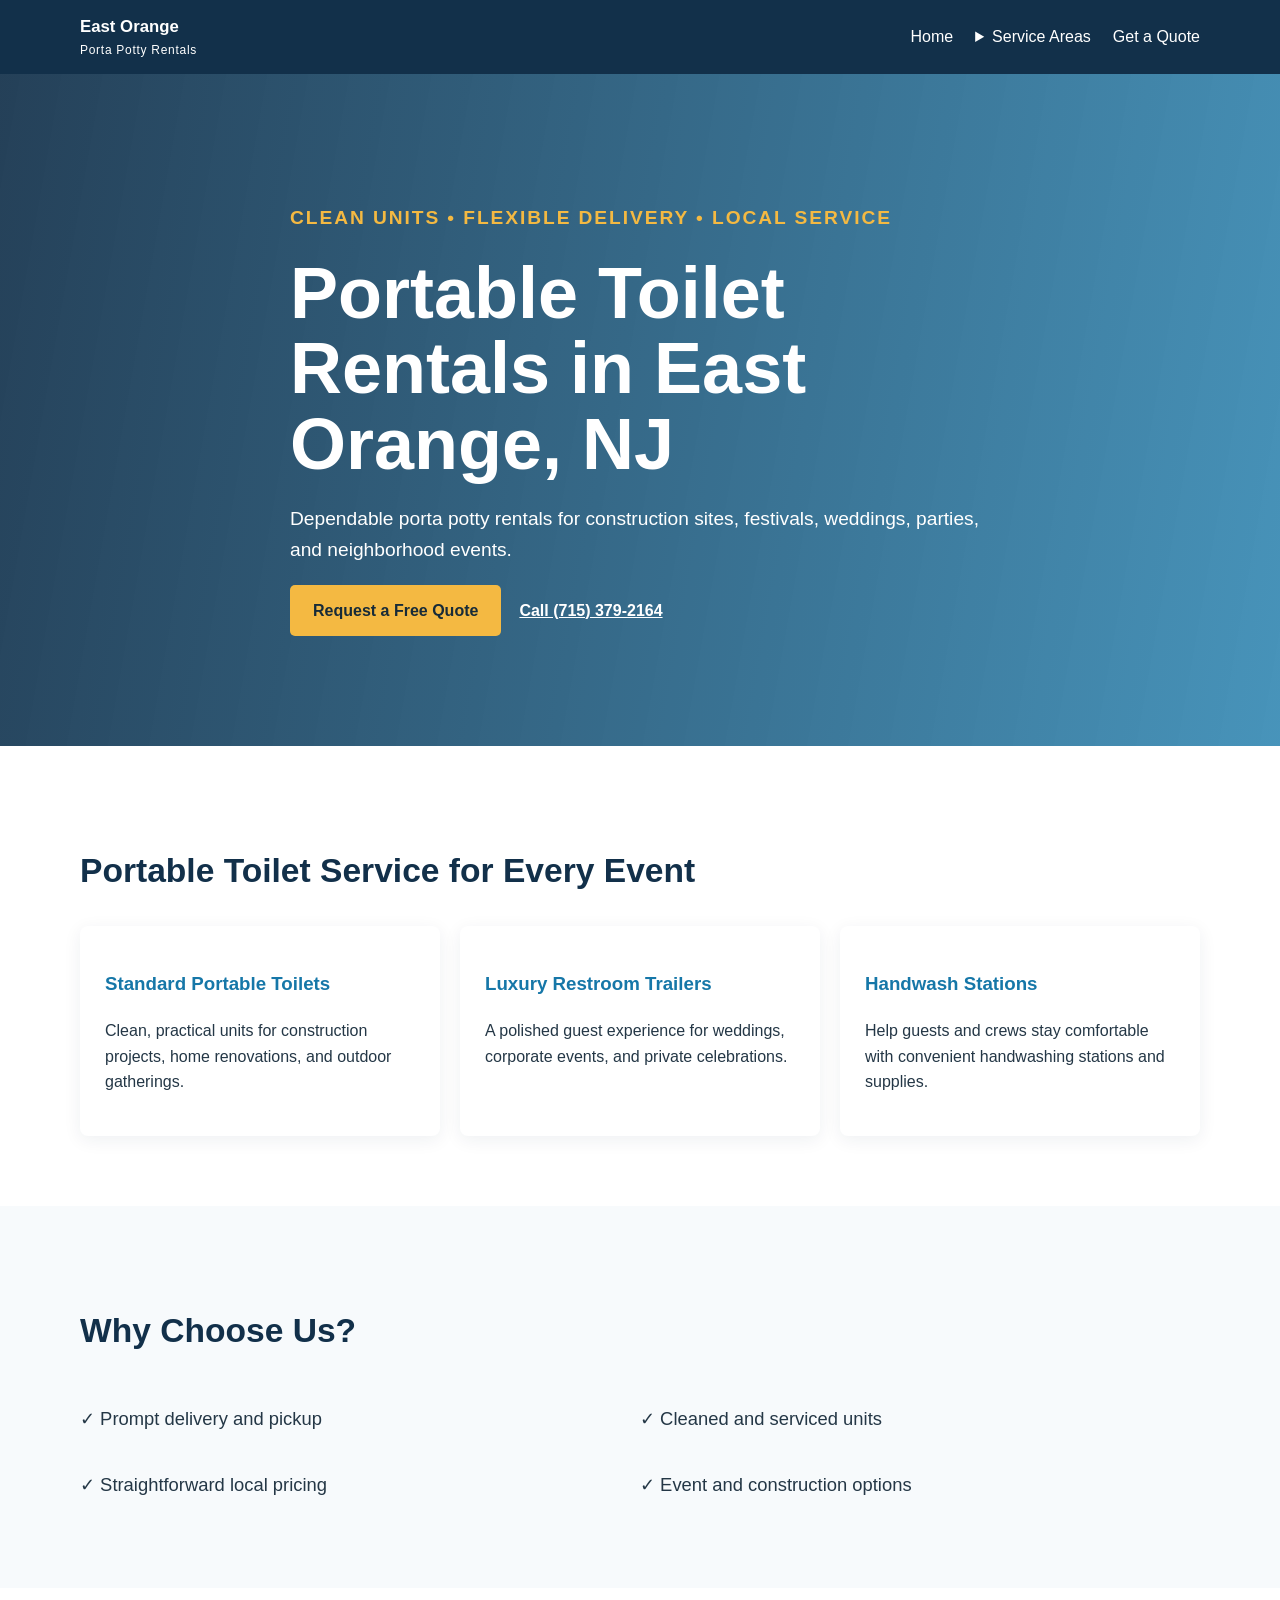
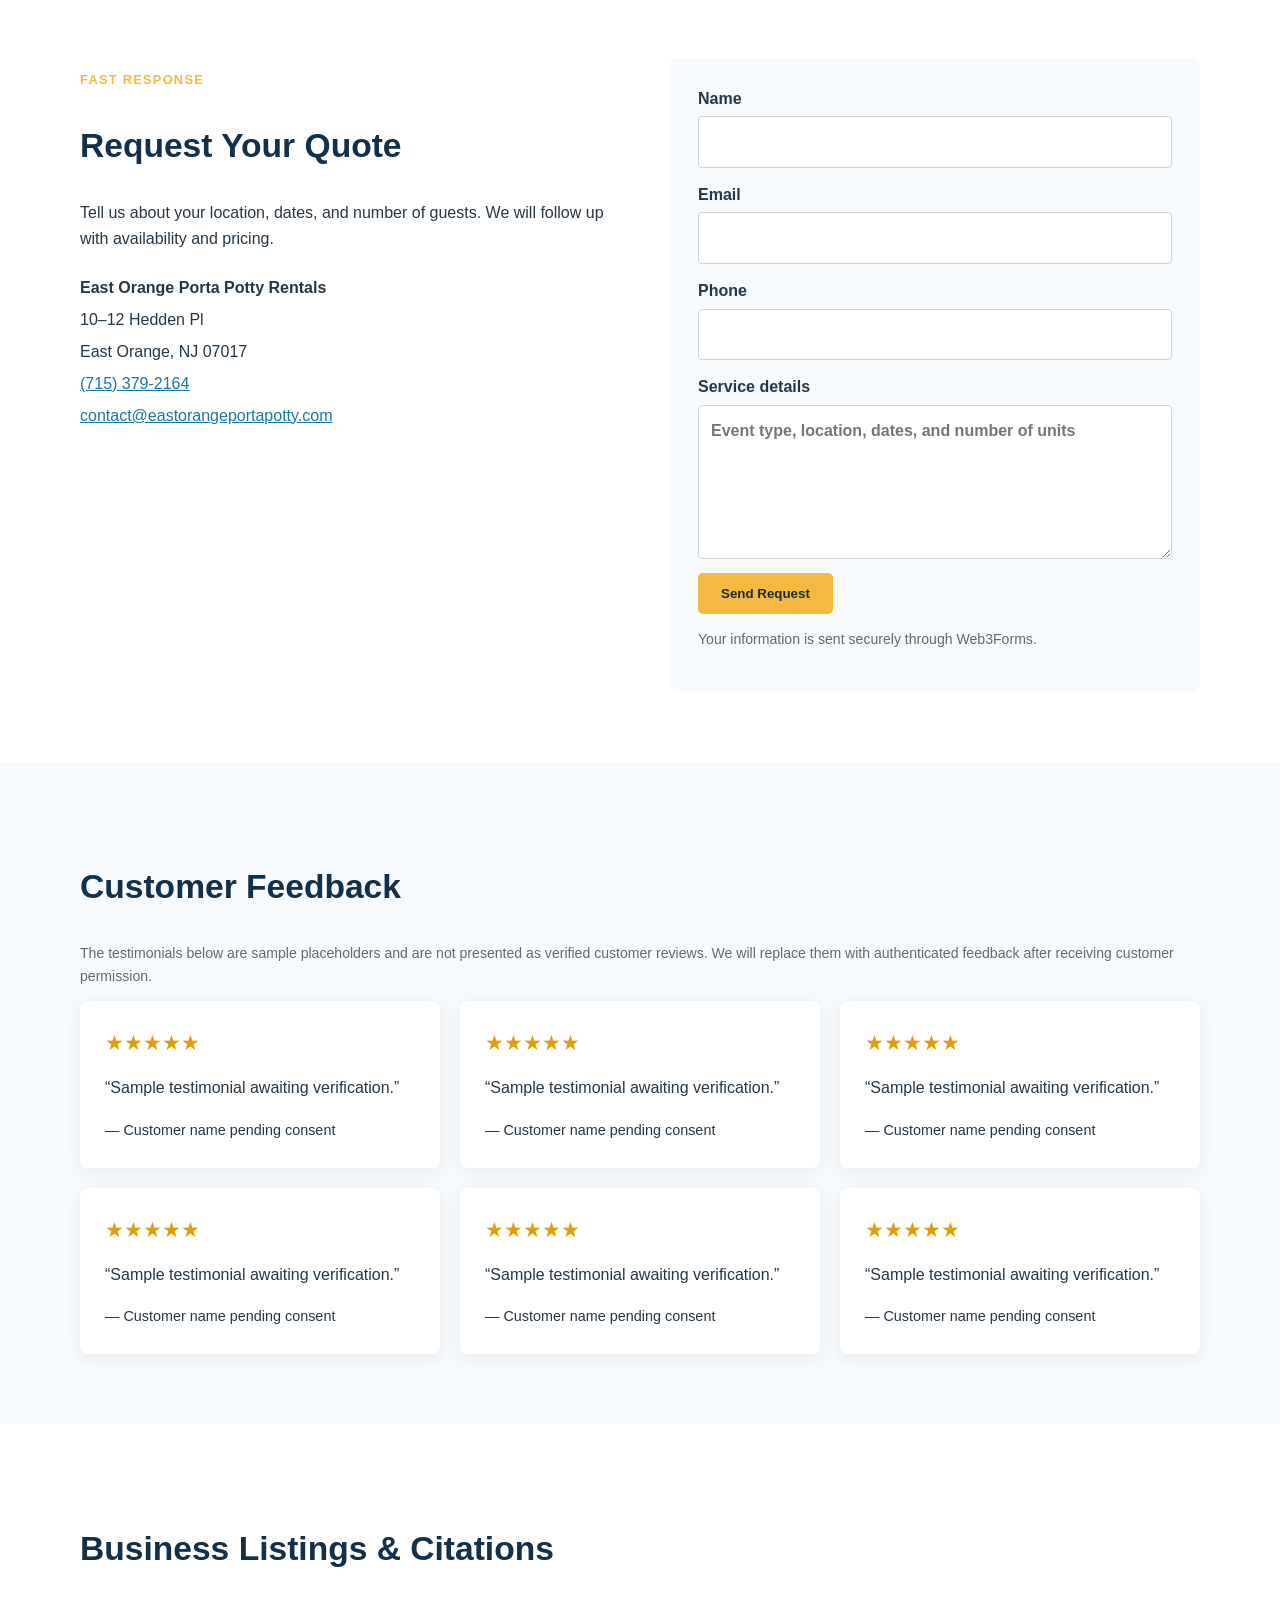
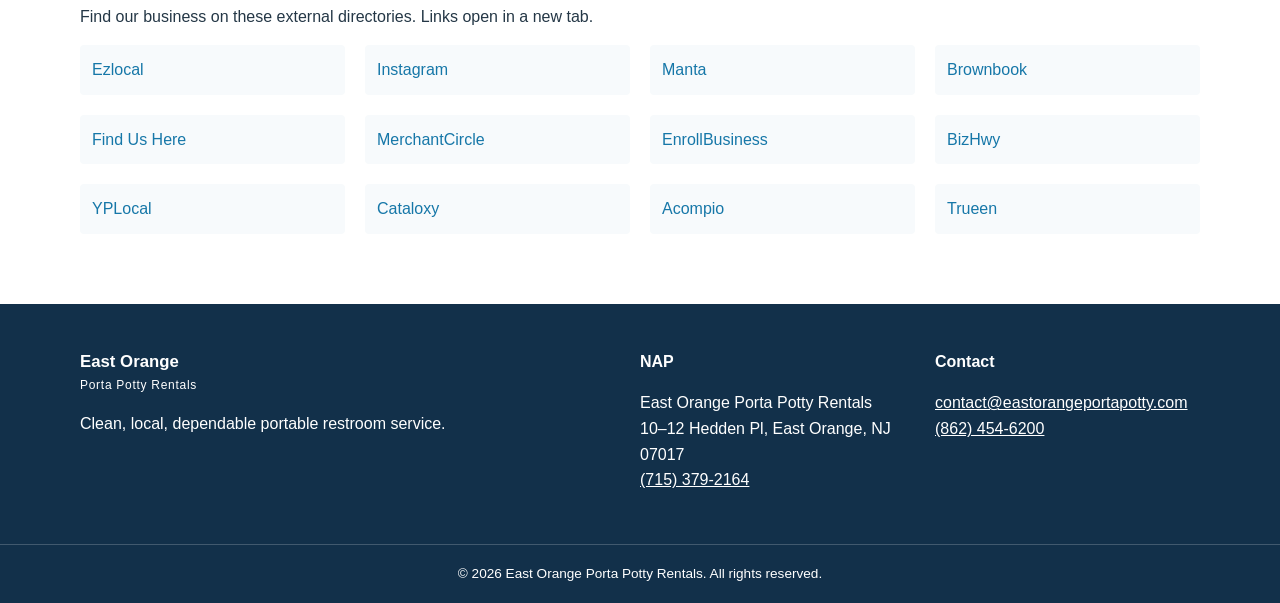
==== index.html @ 04c484cb "Build service-area landing pages, quote form, citations, NAP footer, and review section" ====
<!doctype html>
<html lang="en">
<head>
  <meta charset="utf-8"><meta name="viewport" content="width=device-width, initial-scale=1">
  <title>East Orange Porta Potty Rentals | Clean, Local, Dependable</title>
  <meta name="description" content="Reliable portable toilet rentals in East Orange, NJ and nearby communities. Call (715) 379-2164 for a fast quote.">
  <link rel="stylesheet" href="styles.css">
</head>
<body>
<header class="site-header"><div class="container nav-wrap"><a class="brand" href="index.html">East Orange <span>Porta Potty Rentals</span></a><button class="menu-toggle" aria-label="Open menu">☰</button><nav><a href="index.html">Home</a><details><summary>Service Areas</summary><div class="dropdown"><a href="service-areas/east-orange.html">East Orange</a><a href="service-areas/newark.html">Newark</a><a href="service-areas/orange.html">Orange</a><a href="service-areas/west-orange.html">West Orange</a><a href="service-areas/irvington.html">Irvington</a><a href="service-areas/montclair.html">Montclair</a><a href="service-areas/bloomfield.html">Bloomfield</a><a href="service-areas/belleville.html">Belleville</a><a href="service-areas/maplewood.html">Maplewood</a><a href="service-areas/south-orange.html">South Orange</a></div></details><a href="#quote">Get a Quote</a></nav></div></header>
<main>
<section class="hero"><div class="container hero-content"><p class="eyebrow">Clean units • Flexible delivery • Local service</p><h1>Portable Toilet Rentals in East Orange, NJ</h1><p>Dependable porta potty rentals for construction sites, festivals, weddings, parties, and neighborhood events.</p><a class="button" href="#quote">Request a Free Quote</a><a class="phone" href="tel:+17153792164">Call (715) 379-2164</a></div></section>
<section class="section"><div class="container"><h2>Portable Toilet Service for Every Event</h2><div class="cards"><article><h3>Standard Portable Toilets</h3><p>Clean, practical units for construction projects, home renovations, and outdoor gatherings.</p></article><article><h3>Luxury Restroom Trailers</h3><p>A polished guest experience for weddings, corporate events, and private celebrations.</p></article><article><h3>Handwash Stations</h3><p>Help guests and crews stay comfortable with convenient handwashing stations and supplies.</p></article></div></div></section>
<section class="section soft"><div class="container"><h2>Why Choose Us?</h2><div class="checks"><p>✓ Prompt delivery and pickup</p><p>✓ Cleaned and serviced units</p><p>✓ Straightforward local pricing</p><p>✓ Event and construction options</p></div></div></section>
<section id="quote" class="section"><div class="container form-grid"><div><p class="eyebrow">Fast response</p><h2>Request Your Quote</h2><p>Tell us about your location, dates, and number of guests. We will follow up with availability and pricing.</p><address><strong>East Orange Porta Potty Rentals</strong><br>10–12 Hedden Pl<br>East Orange, NJ 07017<br><a href="tel:+17153792164">(715) 379-2164</a><br><a href="mailto:contact@eastorangeportapotty.com">contact@eastorangeportapotty.com</a></address></div><form action="https://api.web3forms.com/submit" method="POST"><input type="hidden" name="access_key" value="57afe272-0060-431d-bd75-d9044f149478"><input type="hidden" name="subject" value="New porta potty rental quote request"><input type="hidden" name="from_name" value="East Orange Porta Potty Rentals"><input type="checkbox" name="botcheck" class="hidden" tabindex="-1" autocomplete="off"><label>Name<input required name="name" type="text"></label><label>Email<input required name="email" type="email"></label><label>Phone<input required name="phone" type="tel"></label><label>Service details<textarea required name="message" rows="5" placeholder="Event type, location, dates, and number of units"></textarea></label><button class="button" type="submit">Send Request</button><p class="form-note">Your information is sent securely through Web3Forms.</p></form></div></section>
<section class="section soft"><div class="container"><h2>Customer Feedback</h2><p class="notice">The testimonials below are sample placeholders and are not presented as verified customer reviews. We will replace them with authenticated feedback after receiving customer permission.</p><div class="reviews"><blockquote><span>★★★★★</span><p>“Sample testimonial awaiting verification.”</p><cite>— Customer name pending consent</cite></blockquote><blockquote><span>★★★★★</span><p>“Sample testimonial awaiting verification.”</p><cite>— Customer name pending consent</cite></blockquote><blockquote><span>★★★★★</span><p>“Sample testimonial awaiting verification.”</p><cite>— Customer name pending consent</cite></blockquote><blockquote><span>★★★★★</span><p>“Sample testimonial awaiting verification.”</p><cite>— Customer name pending consent</cite></blockquote><blockquote><span>★★★★★</span><p>“Sample testimonial awaiting verification.”</p><cite>— Customer name pending consent</cite></blockquote><blockquote><span>★★★★★</span><p>“Sample testimonial awaiting verification.”</p><cite>— Customer name pending consent</cite></blockquote></div></div></section>
<section class="section citations"><div class="container"><h2>Business Listings & Citations</h2><p>Find our business on these external directories. Links open in a new tab.</p><div class="link-grid"><a target="_blank" rel="noopener" href="https://ezlocal.com/nj/east-orange/waste-management-service/0919807495">Ezlocal</a><a target="_blank" rel="noopener" href="https://www.instagram.com/eastorangeportapotty/">Instagram</a><a target="_blank" rel="noopener" href="https://www.manta.com/c/m1h7hpz/east-orange-porta-potty-rentals">Manta</a><a target="_blank" rel="noopener" href="https://www.brownbook.net/business/55408043/east-orange-porta-potty-rentals">Brownbook</a><a target="_blank" rel="noopener" href="https://www.find-us-here.com/businesses/East-Orange-Porta-Potty-Rentals-East-Orange-New-Jersey-USA/34583892/">Find Us Here</a><a target="_blank" rel="noopener" href="https://www.merchantcircle.com/east-orange-porta-potty-rentals-east-orange-nj">MerchantCircle</a><a target="_blank" rel="noopener" href="https://us.enrollbusiness.com/BusinessProfile/7921388/East%20Orange%20Porta%20Potty%20Rentals">EnrollBusiness</a><a target="_blank" rel="noopener" href="https://new-jersey.bizhwy.com/east-orange-porta-potty-rentals-id31616.php">BizHwy</a><a target="_blank" rel="noopener" href="https://www.yplocal.com/east-orange-nj/business-professional-services/east-orange-porta-potty-rentals">YPLocal</a><a target="_blank" rel="noopener" href="https://nj-state.cataloxy.us/firms/nj-east-orange/www.eastorangeportapotty.com.htm">Cataloxy</a><a target="_blank" rel="noopener" href="https://www.acompio.us/East-Orange-Porta-Potty-Rentals-47802569.html">Acompio</a><a target="_blank" rel="noopener" href="https://trueen.com/business/listing/east-orange-porta-potty-rentals/784544">Trueen</a></div></div></section>
</main><footer><div class="container footer-grid"><div><a class="brand" href="index.html">East Orange <span>Porta Potty Rentals</span></a><p>Clean, local, dependable portable restroom service.</p></div><div><strong>NAP</strong><p>East Orange Porta Potty Rentals<br>10–12 Hedden Pl, East Orange, NJ 07017<br><a href="tel:+17153792164">(715) 379-2164</a></p></div><div><strong>Contact</strong><p><a href="mailto:contact@eastorangeportapotty.com">contact@eastorangeportapotty.com</a><br><a href="tel:+18624546200">(862) 454-6200</a></p></div></div><div class="copyright">© 2026 East Orange Porta Potty Rentals. All rights reserved.</div></footer><script src="script.js"></script></body></html>
---- styles.css ----
:root{--navy:#12304a;--blue:#1677a8;--gold:#f4b942;--cream:#f7fafc;--text:#243746}*{box-sizing:border-box}body{margin:0;color:var(--text);font:16px/1.6 Arial,sans-serif}a{color:var(--blue)}.container{width:min(1120px,92%);margin:auto}.site-header{background:var(--navy);color:#fff;position:sticky;top:0;z-index:10}.nav-wrap{min-height:74px;display:flex;align-items:center;justify-content:space-between;gap:20px}.brand{color:#fff;text-decoration:none;font-weight:800;font-size:1.05rem}.brand span{display:block;font-weight:400;font-size:.75rem;letter-spacing:.06em}.site-header nav{display:flex;align-items:center;gap:22px}.site-header nav a,.site-header summary{color:#fff;text-decoration:none;cursor:pointer}.site-header details{position:relative}.dropdown{position:absolute;top:28px;right:0;background:#fff;min-width:210px;padding:10px;box-shadow:0 8px 25px #0003}.dropdown a{display:block!important;color:var(--navy)!important;padding:5px}.menu-toggle{display:none;background:none;border:0;color:#fff;font-size:1.6rem}.hero{background:linear-gradient(100deg,#12304aeb,#1677a8c9),url('https://images.unsplash.com/photo-1504851149312-7a075b496cc7?auto=format&fit=crop&w=1600&q=80') center/cover;color:#fff;padding:110px 0}.hero-content{max-width:700px}.eyebrow{color:var(--gold);text-transform:uppercase;font-weight:bold;letter-spacing:.1em;font-size:.8rem}.hero h1{font-size:clamp(2.2rem,6vw,4.5rem);line-height:1.05;margin:.3em 0}.hero p{font-size:1.2rem}.button{display:inline-block;border:0;background:var(--gold);color:#172b38;padding:13px 23px;border-radius:5px;font-weight:bold;text-decoration:none;cursor:pointer}.phone{color:#fff;font-weight:bold;margin-left:18px}.section{padding:70px 0}.soft{background:var(--cream)}h2{font-size:2.1rem;color:var(--navy)}.cards,.reviews,.link-grid{display:grid;grid-template-columns:repeat(3,1fr);gap:20px}.cards article,blockquote{background:#fff;border-radius:8px;padding:25px;box-shadow:0 4px 18px #12304a12}.cards h3{color:var(--blue)}.checks{display:grid;grid-template-columns:repeat(2,1fr);font-size:1.15rem}.form-grid{display:grid;grid-template-columns:1fr 1fr;gap:60px}address{font-style:normal;line-height:2;margin-top:20px}form{background:var(--cream);padding:28px;border-radius:8px}label{display:block;font-weight:bold;margin-bottom:14px}input,textarea{display:block;width:100%;padding:12px;border:1px solid #ccd6dc;border-radius:4px;margin-top:5px;font:inherit}.hidden{display:none}.form-note,.notice{font-size:.88rem;color:#5c6b74}.reviews blockquote{margin:0}.reviews span{color:#e29c08;font-size:1.3rem}.reviews cite{font-size:.9rem;font-style:normal}.link-grid{grid-template-columns:repeat(4,1fr)}.link-grid a{padding:12px;background:var(--cream);border-radius:4px;text-decoration:none}footer{background:var(--navy);color:#fff;padding:45px 0 0}footer a{color:#fff}.footer-grid{display:grid;grid-template-columns:2fr 1fr 1fr;gap:30px}.copyright{border-top:1px solid #ffffff33;text-align:center;padding:18px;margin-top:35px;font-size:.85rem}@media(max-width:760px){.menu-toggle{display:block}.site-header nav{display:none;position:absolute;top:74px;left:0;right:0;background:var(--navy);padding:20px;flex-direction:column;align-items:flex-start}.site-header nav.open{display:flex}.dropdown{position:static}.cards,.reviews,.form-grid,.footer-grid{grid-template-columns:1fr}.checks{grid-template-columns:1fr}.link-grid{grid-template-columns:repeat(2,1fr)}.hero{padding:75px 0}.phone{display:block;margin:18px 0 0}}
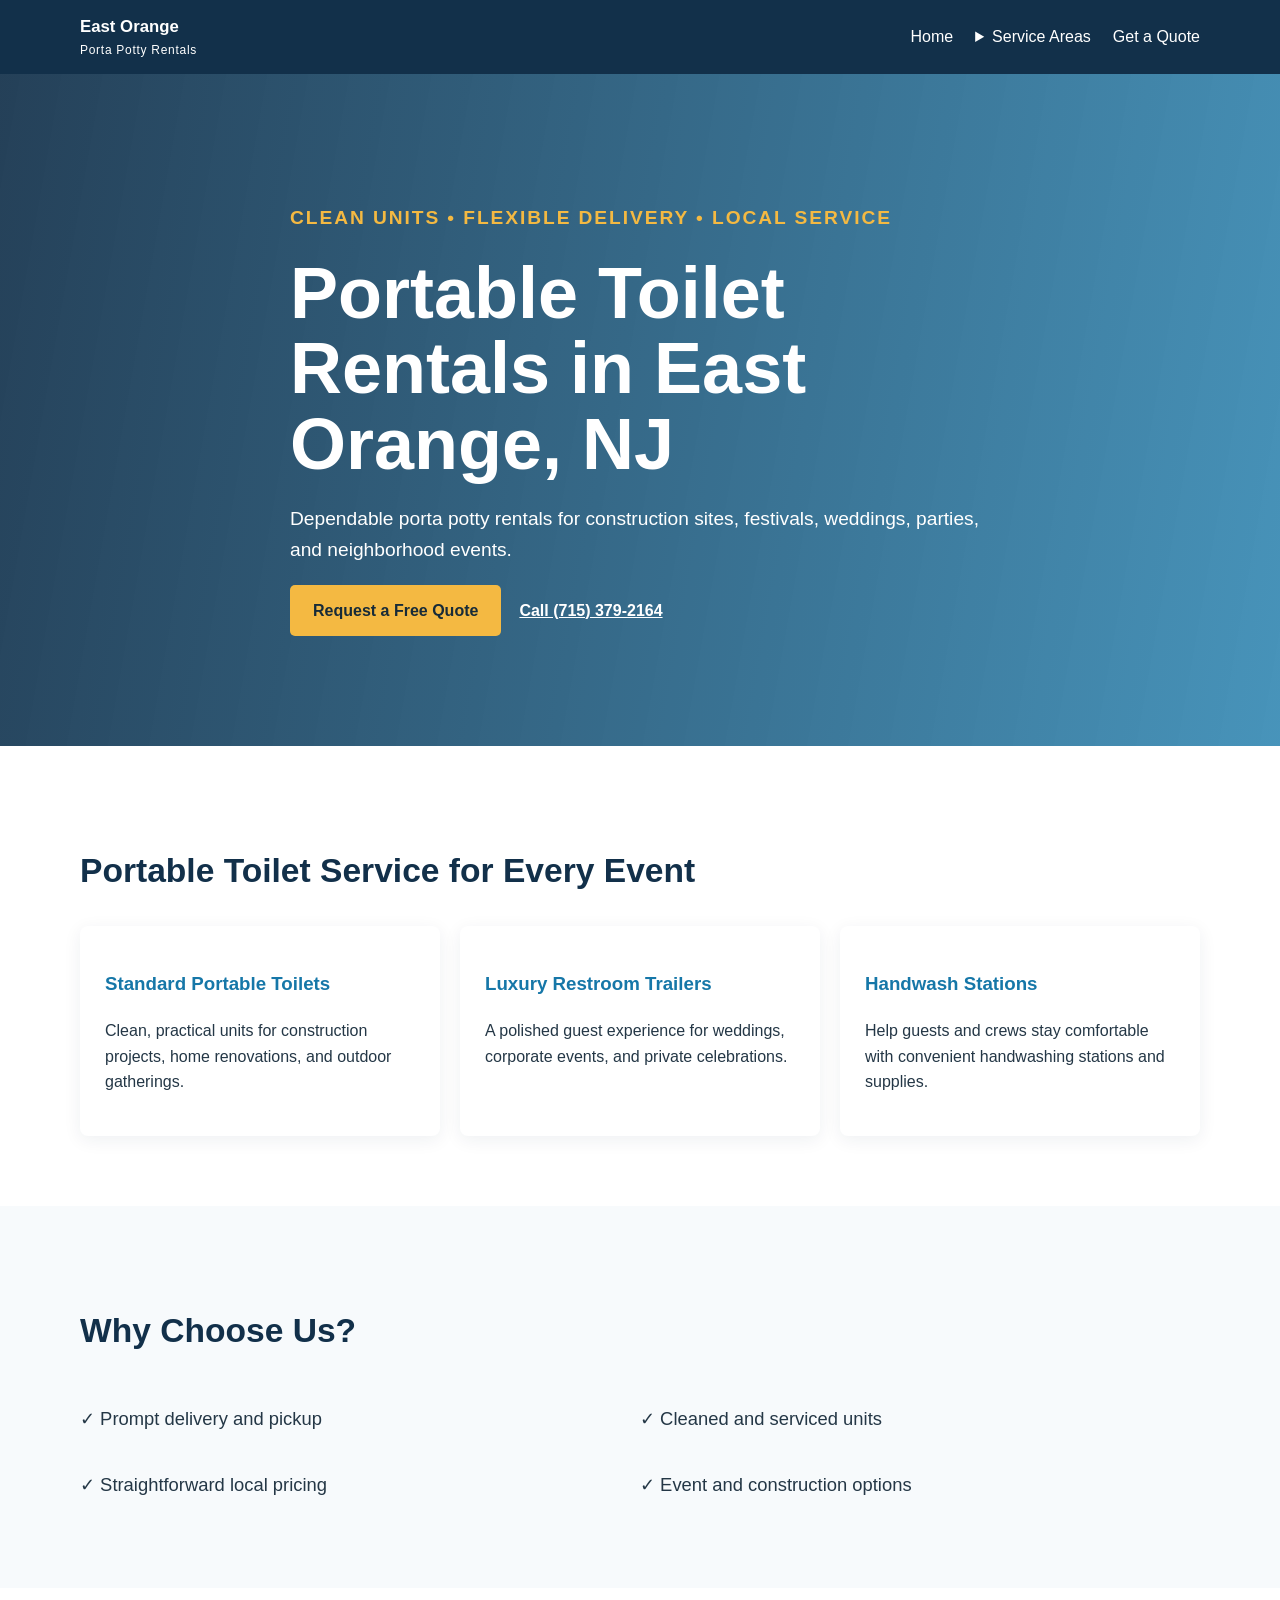
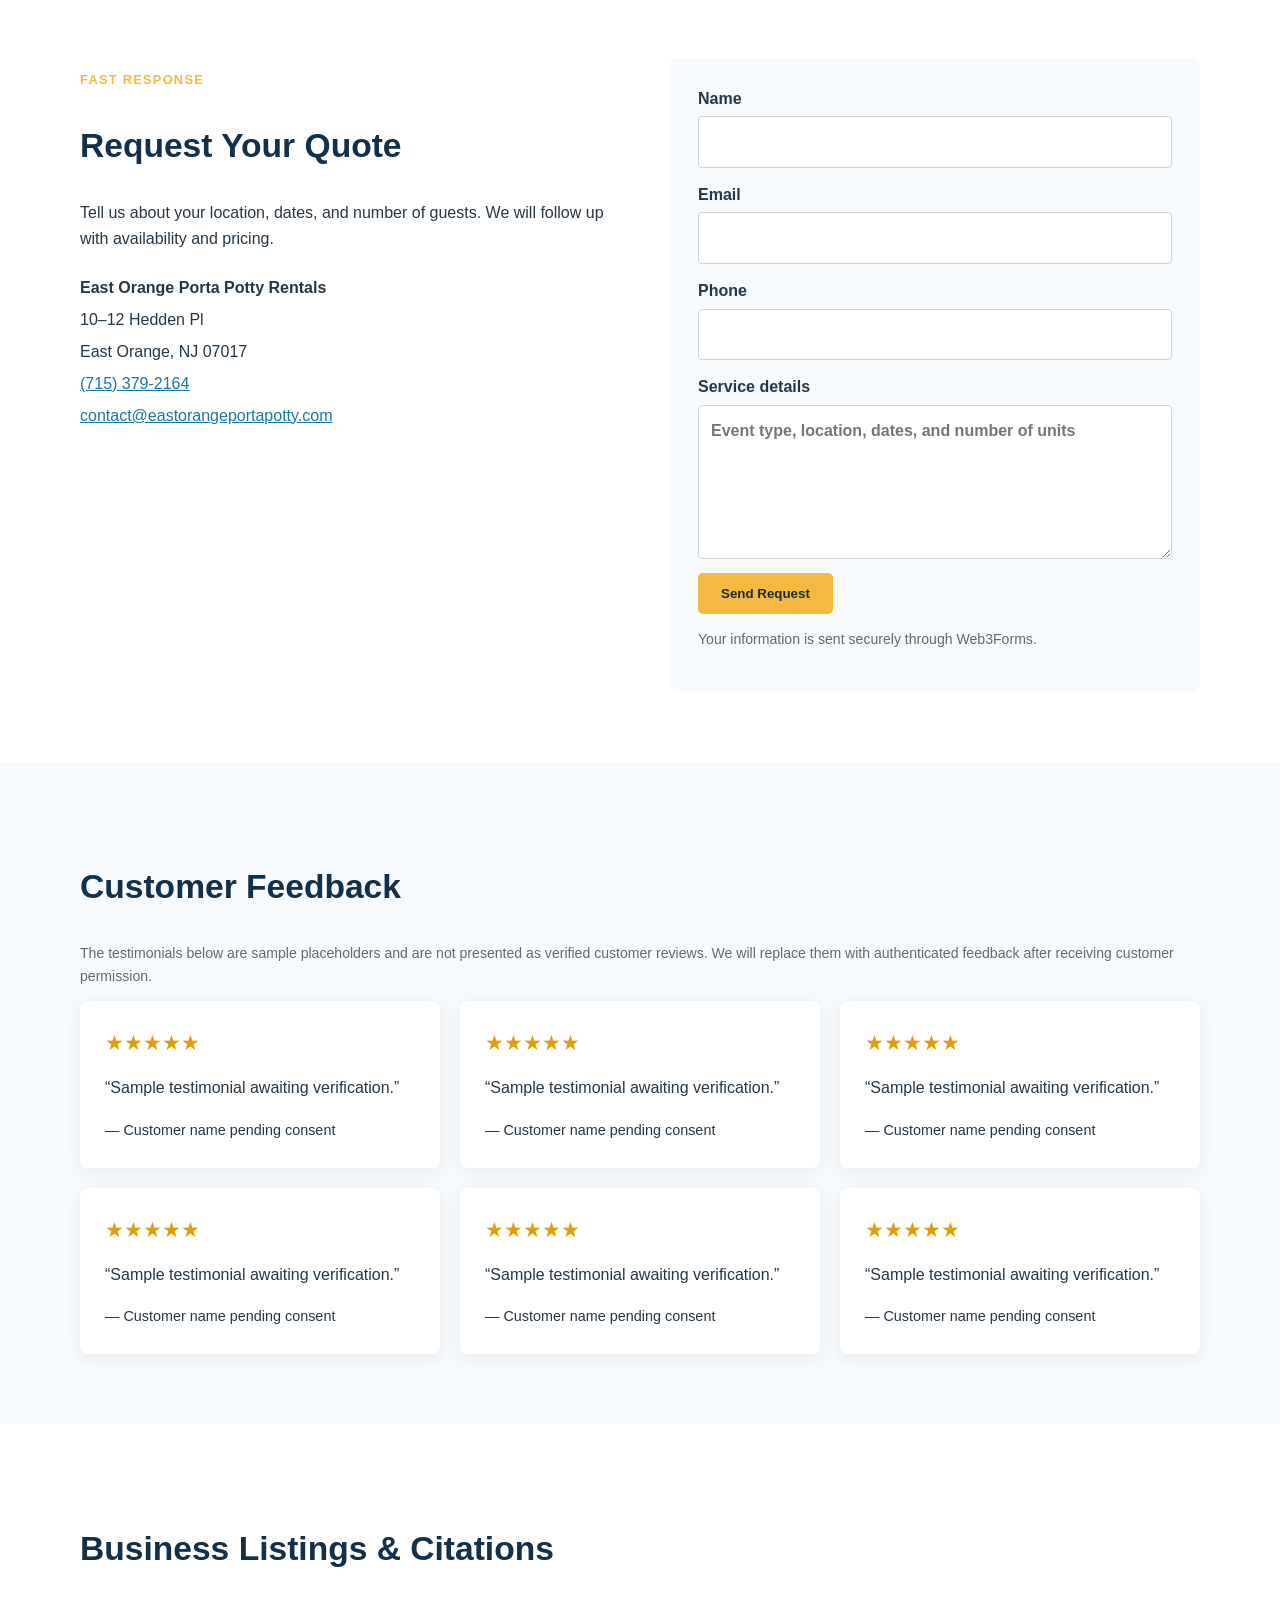
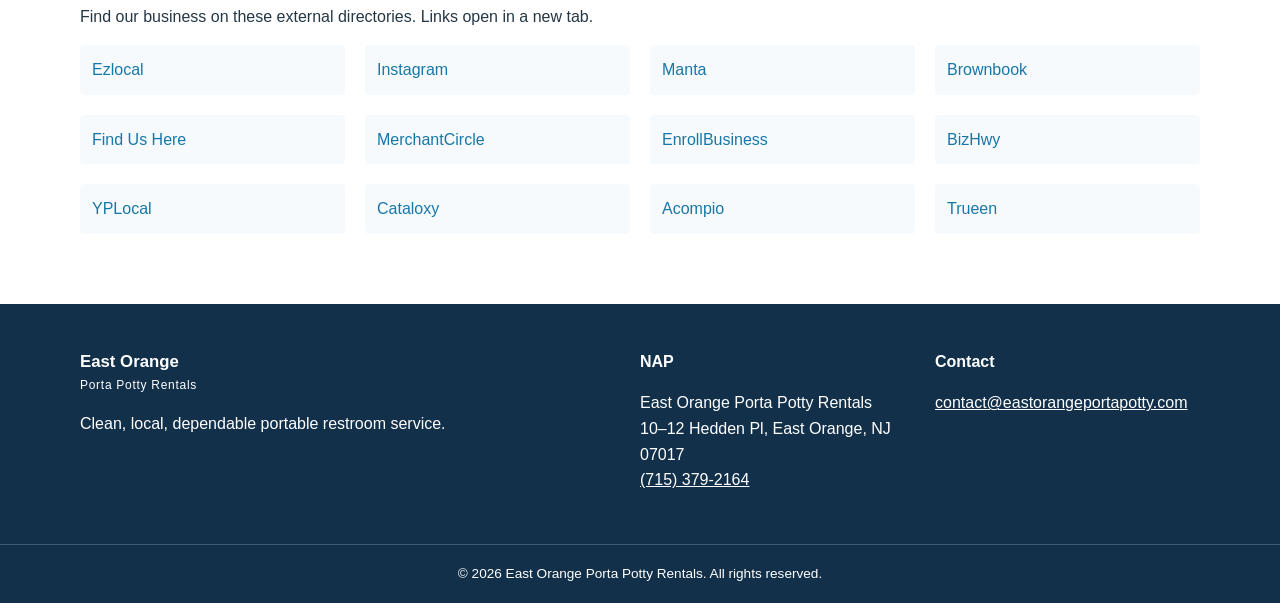
==== commit e3b35319: "Remove alternate phone number and add all linked service-area pages with consistent NAP" ====
--- a/index.html
+++ b/index.html
@@ -15,4 +15,4 @@
 <section id="quote" class="section"><div class="container form-grid"><div><p class="eyebrow">Fast response</p><h2>Request Your Quote</h2><p>Tell us about your location, dates, and number of guests. We will follow up with availability and pricing.</p><address><strong>East Orange Porta Potty Rentals</strong><br>10–12 Hedden Pl<br>East Orange, NJ 07017<br><a href="tel:+17153792164">(715) 379-2164</a><br><a href="mailto:contact@eastorangeportapotty.com">contact@eastorangeportapotty.com</a></address></div><form action="https://api.web3forms.com/submit" method="POST"><input type="hidden" name="access_key" value="57afe272-0060-431d-bd75-d9044f149478"><input type="hidden" name="subject" value="New porta potty rental quote request"><input type="hidden" name="from_name" value="East Orange Porta Potty Rentals"><input type="checkbox" name="botcheck" class="hidden" tabindex="-1" autocomplete="off"><label>Name<input required name="name" type="text"></label><label>Email<input required name="email" type="email"></label><label>Phone<input required name="phone" type="tel"></label><label>Service details<textarea required name="message" rows="5" placeholder="Event type, location, dates, and number of units"></textarea></label><button class="button" type="submit">Send Request</button><p class="form-note">Your information is sent securely through Web3Forms.</p></form></div></section>
 <section class="section soft"><div class="container"><h2>Customer Feedback</h2><p class="notice">The testimonials below are sample placeholders and are not presented as verified customer reviews. We will replace them with authenticated feedback after receiving customer permission.</p><div class="reviews"><blockquote><span>★★★★★</span><p>“Sample testimonial awaiting verification.”</p><cite>— Customer name pending consent</cite></blockquote><blockquote><span>★★★★★</span><p>“Sample testimonial awaiting verification.”</p><cite>— Customer name pending consent</cite></blockquote><blockquote><span>★★★★★</span><p>“Sample testimonial awaiting verification.”</p><cite>— Customer name pending consent</cite></blockquote><blockquote><span>★★★★★</span><p>“Sample testimonial awaiting verification.”</p><cite>— Customer name pending consent</cite></blockquote><blockquote><span>★★★★★</span><p>“Sample testimonial awaiting verification.”</p><cite>— Customer name pending consent</cite></blockquote><blockquote><span>★★★★★</span><p>“Sample testimonial awaiting verification.”</p><cite>— Customer name pending consent</cite></blockquote></div></div></section>
 <section class="section citations"><div class="container"><h2>Business Listings & Citations</h2><p>Find our business on these external directories. Links open in a new tab.</p><div class="link-grid"><a target="_blank" rel="noopener" href="https://ezlocal.com/nj/east-orange/waste-management-service/0919807495">Ezlocal</a><a target="_blank" rel="noopener" href="https://www.instagram.com/eastorangeportapotty/">Instagram</a><a target="_blank" rel="noopener" href="https://www.manta.com/c/m1h7hpz/east-orange-porta-potty-rentals">Manta</a><a target="_blank" rel="noopener" href="https://www.brownbook.net/business/55408043/east-orange-porta-potty-rentals">Brownbook</a><a target="_blank" rel="noopener" href="https://www.find-us-here.com/businesses/East-Orange-Porta-Potty-Rentals-East-Orange-New-Jersey-USA/34583892/">Find Us Here</a><a target="_blank" rel="noopener" href="https://www.merchantcircle.com/east-orange-porta-potty-rentals-east-orange-nj">MerchantCircle</a><a target="_blank" rel="noopener" href="https://us.enrollbusiness.com/BusinessProfile/7921388/East%20Orange%20Porta%20Potty%20Rentals">EnrollBusiness</a><a target="_blank" rel="noopener" href="https://new-jersey.bizhwy.com/east-orange-porta-potty-rentals-id31616.php">BizHwy</a><a target="_blank" rel="noopener" href="https://www.yplocal.com/east-orange-nj/business-professional-services/east-orange-porta-potty-rentals">YPLocal</a><a target="_blank" rel="noopener" href="https://nj-state.cataloxy.us/firms/nj-east-orange/www.eastorangeportapotty.com.htm">Cataloxy</a><a target="_blank" rel="noopener" href="https://www.acompio.us/East-Orange-Porta-Potty-Rentals-47802569.html">Acompio</a><a target="_blank" rel="noopener" href="https://trueen.com/business/listing/east-orange-porta-potty-rentals/784544">Trueen</a></div></div></section>
-</main><footer><div class="container footer-grid"><div><a class="brand" href="index.html">East Orange <span>Porta Potty Rentals</span></a><p>Clean, local, dependable portable restroom service.</p></div><div><strong>NAP</strong><p>East Orange Porta Potty Rentals<br>10–12 Hedden Pl, East Orange, NJ 07017<br><a href="tel:+17153792164">(715) 379-2164</a></p></div><div><strong>Contact</strong><p><a href="mailto:contact@eastorangeportapotty.com">contact@eastorangeportapotty.com</a><br><a href="tel:+18624546200">(862) 454-6200</a></p></div></div><div class="copyright">© 2026 East Orange Porta Potty Rentals. All rights reserved.</div></footer><script src="script.js"></script></body></html>
+</main><footer><div class="container footer-grid"><div><a class="brand" href="index.html">East Orange <span>Porta Potty Rentals</span></a><p>Clean, local, dependable portable restroom service.</p></div><div><strong>NAP</strong><p>East Orange Porta Potty Rentals<br>10–12 Hedden Pl, East Orange, NJ 07017<br><a href="tel:+17153792164">(715) 379-2164</a></p></div><div><strong>Contact</strong><p><a href="mailto:contact@eastorangeportapotty.com">contact@eastorangeportapotty.com</a></p></div></div><div class="copyright">© 2026 East Orange Porta Potty Rentals. All rights reserved.</div></footer><script src="script.js"></script></body></html>
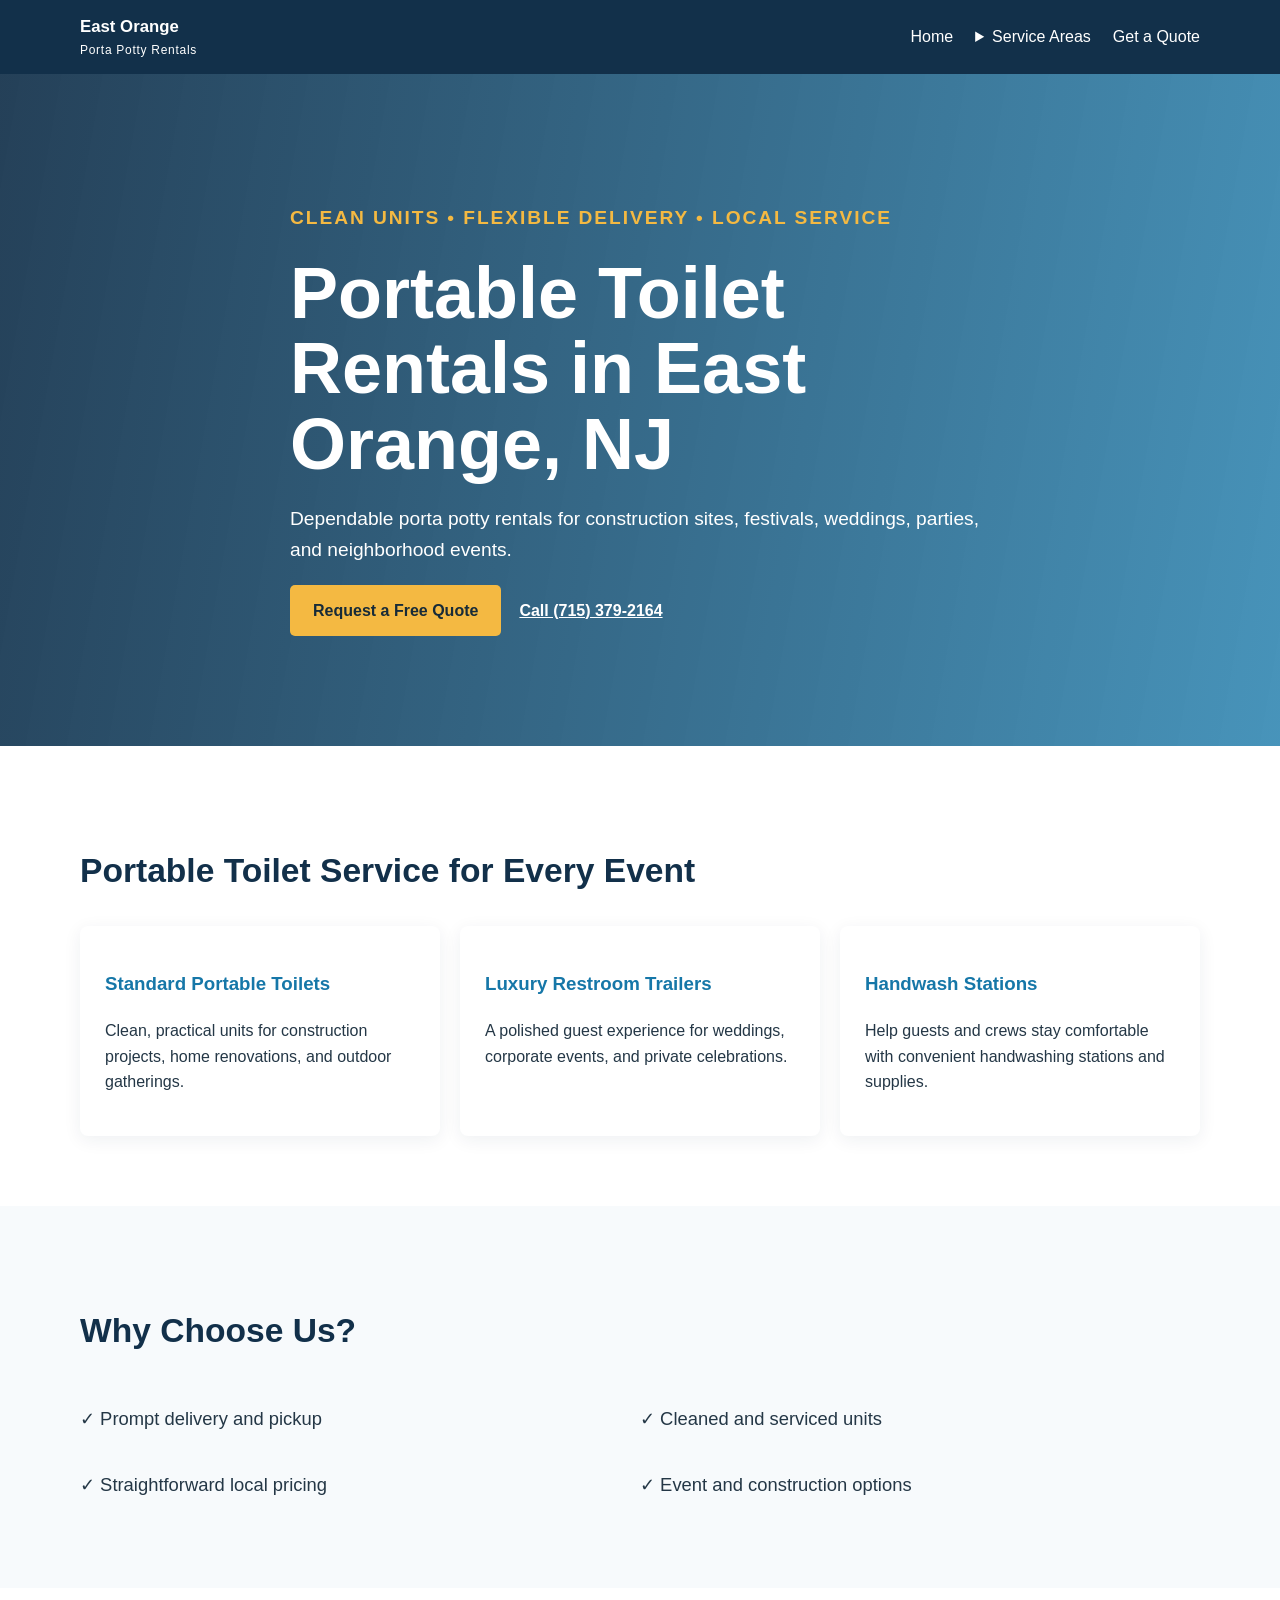
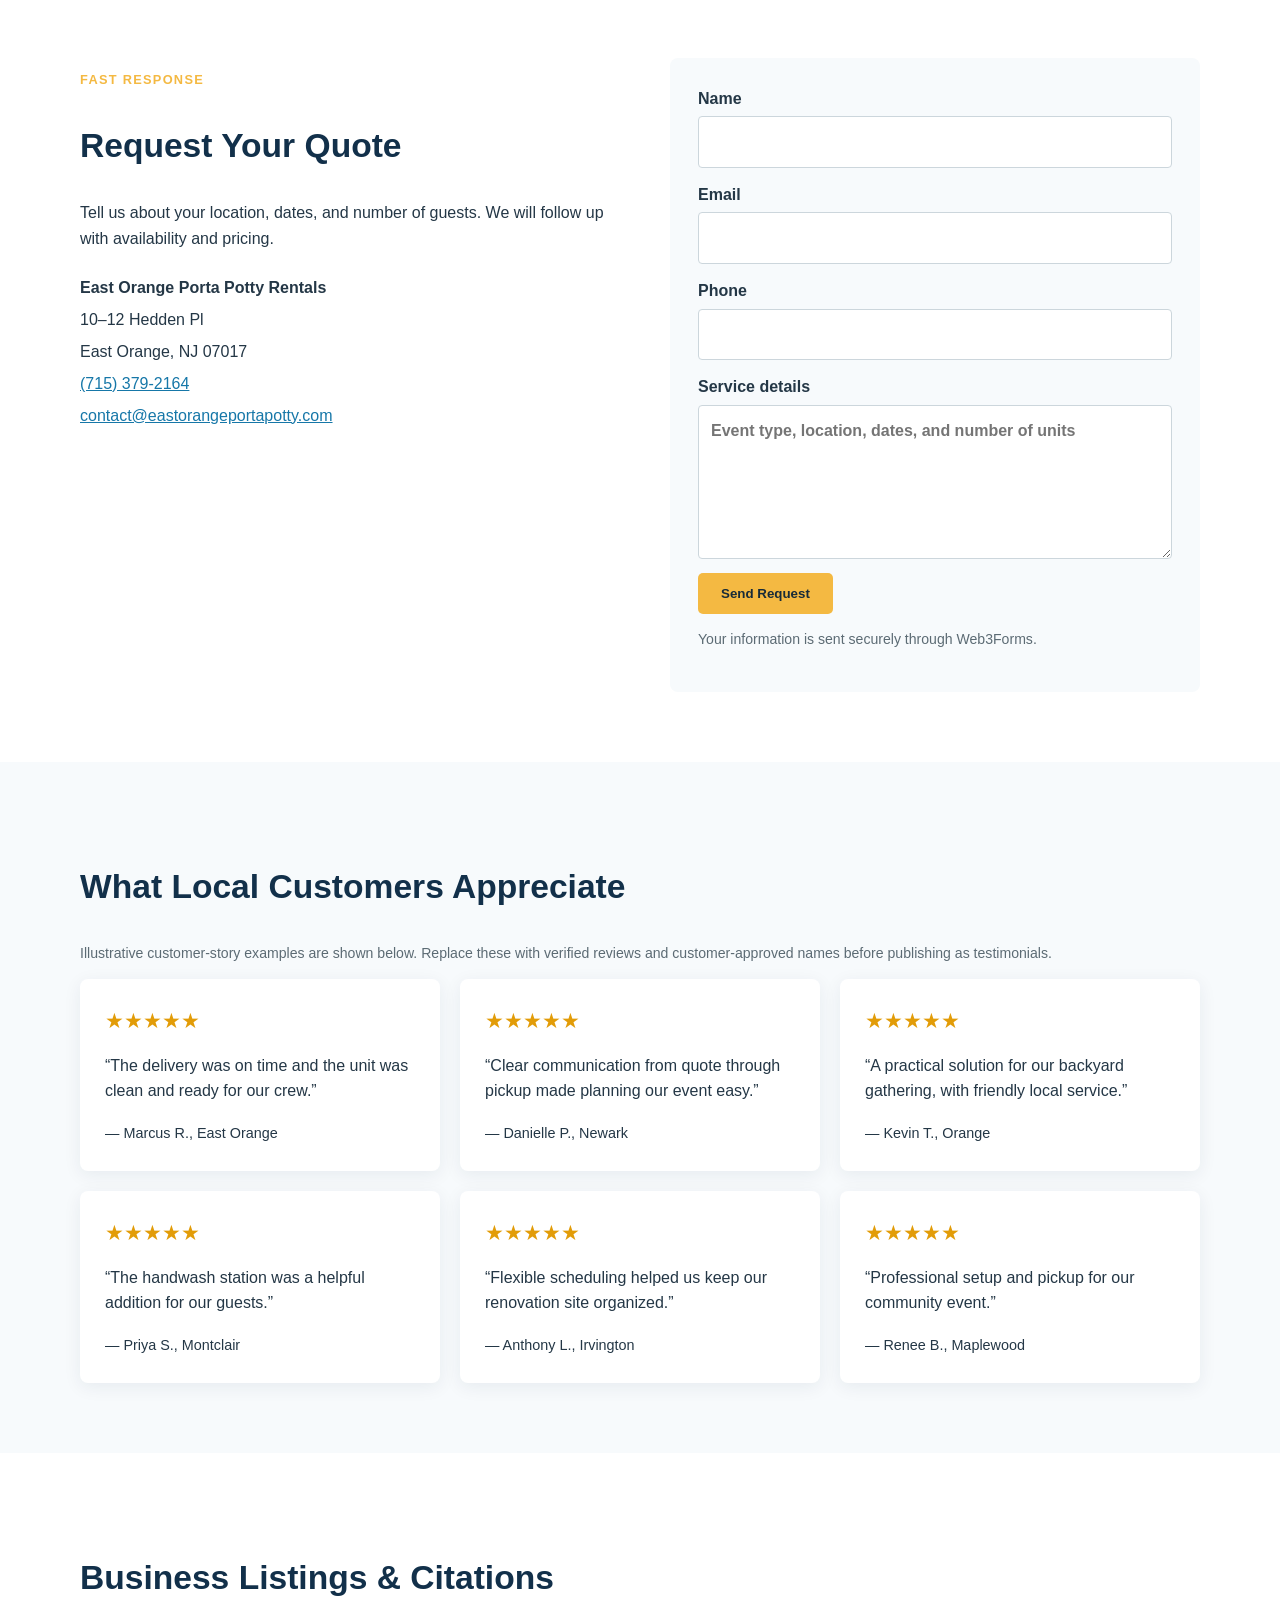
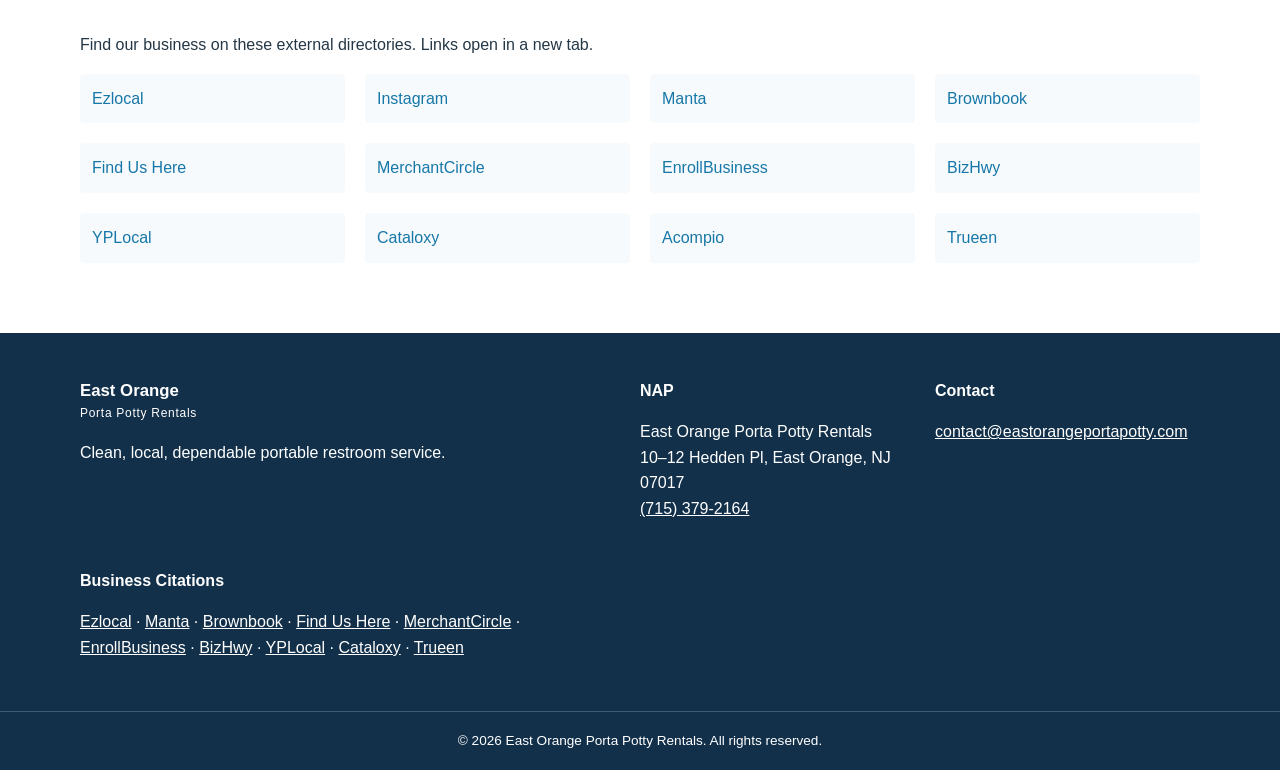
==== commit b85c3017: "Update homepage photo citations and reviews" ====
--- a/index.html
+++ b/index.html
@@ -13,6 +13,6 @@
 <section class="section"><div class="container"><h2>Portable Toilet Service for Every Event</h2><div class="cards"><article><h3>Standard Portable Toilets</h3><p>Clean, practical units for construction projects, home renovations, and outdoor gatherings.</p></article><article><h3>Luxury Restroom Trailers</h3><p>A polished guest experience for weddings, corporate events, and private celebrations.</p></article><article><h3>Handwash Stations</h3><p>Help guests and crews stay comfortable with convenient handwashing stations and supplies.</p></article></div></div></section>
 <section class="section soft"><div class="container"><h2>Why Choose Us?</h2><div class="checks"><p>✓ Prompt delivery and pickup</p><p>✓ Cleaned and serviced units</p><p>✓ Straightforward local pricing</p><p>✓ Event and construction options</p></div></div></section>
 <section id="quote" class="section"><div class="container form-grid"><div><p class="eyebrow">Fast response</p><h2>Request Your Quote</h2><p>Tell us about your location, dates, and number of guests. We will follow up with availability and pricing.</p><address><strong>East Orange Porta Potty Rentals</strong><br>10–12 Hedden Pl<br>East Orange, NJ 07017<br><a href="tel:+17153792164">(715) 379-2164</a><br><a href="mailto:contact@eastorangeportapotty.com">contact@eastorangeportapotty.com</a></address></div><form action="https://api.web3forms.com/submit" method="POST"><input type="hidden" name="access_key" value="57afe272-0060-431d-bd75-d9044f149478"><input type="hidden" name="subject" value="New porta potty rental quote request"><input type="hidden" name="from_name" value="East Orange Porta Potty Rentals"><input type="checkbox" name="botcheck" class="hidden" tabindex="-1" autocomplete="off"><label>Name<input required name="name" type="text"></label><label>Email<input required name="email" type="email"></label><label>Phone<input required name="phone" type="tel"></label><label>Service details<textarea required name="message" rows="5" placeholder="Event type, location, dates, and number of units"></textarea></label><button class="button" type="submit">Send Request</button><p class="form-note">Your information is sent securely through Web3Forms.</p></form></div></section>
-<section class="section soft"><div class="container"><h2>Customer Feedback</h2><p class="notice">The testimonials below are sample placeholders and are not presented as verified customer reviews. We will replace them with authenticated feedback after receiving customer permission.</p><div class="reviews"><blockquote><span>★★★★★</span><p>“Sample testimonial awaiting verification.”</p><cite>— Customer name pending consent</cite></blockquote><blockquote><span>★★★★★</span><p>“Sample testimonial awaiting verification.”</p><cite>— Customer name pending consent</cite></blockquote><blockquote><span>★★★★★</span><p>“Sample testimonial awaiting verification.”</p><cite>— Customer name pending consent</cite></blockquote><blockquote><span>★★★★★</span><p>“Sample testimonial awaiting verification.”</p><cite>— Customer name pending consent</cite></blockquote><blockquote><span>★★★★★</span><p>“Sample testimonial awaiting verification.”</p><cite>— Customer name pending consent</cite></blockquote><blockquote><span>★★★★★</span><p>“Sample testimonial awaiting verification.”</p><cite>— Customer name pending consent</cite></blockquote></div></div></section>
+<section class="section soft"><div class="container"><h2>What Local Customers Appreciate</h2><p class="notice">Illustrative customer-story examples are shown below. Replace these with verified reviews and customer-approved names before publishing as testimonials.</p><div class="reviews"><blockquote><span>★★★★★</span><p>“The delivery was on time and the unit was clean and ready for our crew.”</p><cite>— Marcus R., East Orange</cite></blockquote><blockquote><span>★★★★★</span><p>“Clear communication from quote through pickup made planning our event easy.”</p><cite>— Danielle P., Newark</cite></blockquote><blockquote><span>★★★★★</span><p>“A practical solution for our backyard gathering, with friendly local service.”</p><cite>— Kevin T., Orange</cite></blockquote><blockquote><span>★★★★★</span><p>“The handwash station was a helpful addition for our guests.”</p><cite>— Priya S., Montclair</cite></blockquote><blockquote><span>★★★★★</span><p>“Flexible scheduling helped us keep our renovation site organized.”</p><cite>— Anthony L., Irvington</cite></blockquote><blockquote><span>★★★★★</span><p>“Professional setup and pickup for our community event.”</p><cite>— Renee B., Maplewood</cite></blockquote></div></div></section>
 <section class="section citations"><div class="container"><h2>Business Listings & Citations</h2><p>Find our business on these external directories. Links open in a new tab.</p><div class="link-grid"><a target="_blank" rel="noopener" href="https://ezlocal.com/nj/east-orange/waste-management-service/0919807495">Ezlocal</a><a target="_blank" rel="noopener" href="https://www.instagram.com/eastorangeportapotty/">Instagram</a><a target="_blank" rel="noopener" href="https://www.manta.com/c/m1h7hpz/east-orange-porta-potty-rentals">Manta</a><a target="_blank" rel="noopener" href="https://www.brownbook.net/business/55408043/east-orange-porta-potty-rentals">Brownbook</a><a target="_blank" rel="noopener" href="https://www.find-us-here.com/businesses/East-Orange-Porta-Potty-Rentals-East-Orange-New-Jersey-USA/34583892/">Find Us Here</a><a target="_blank" rel="noopener" href="https://www.merchantcircle.com/east-orange-porta-potty-rentals-east-orange-nj">MerchantCircle</a><a target="_blank" rel="noopener" href="https://us.enrollbusiness.com/BusinessProfile/7921388/East%20Orange%20Porta%20Potty%20Rentals">EnrollBusiness</a><a target="_blank" rel="noopener" href="https://new-jersey.bizhwy.com/east-orange-porta-potty-rentals-id31616.php">BizHwy</a><a target="_blank" rel="noopener" href="https://www.yplocal.com/east-orange-nj/business-professional-services/east-orange-porta-potty-rentals">YPLocal</a><a target="_blank" rel="noopener" href="https://nj-state.cataloxy.us/firms/nj-east-orange/www.eastorangeportapotty.com.htm">Cataloxy</a><a target="_blank" rel="noopener" href="https://www.acompio.us/East-Orange-Porta-Potty-Rentals-47802569.html">Acompio</a><a target="_blank" rel="noopener" href="https://trueen.com/business/listing/east-orange-porta-potty-rentals/784544">Trueen</a></div></div></section>
-</main><footer><div class="container footer-grid"><div><a class="brand" href="index.html">East Orange <span>Porta Potty Rentals</span></a><p>Clean, local, dependable portable restroom service.</p></div><div><strong>NAP</strong><p>East Orange Porta Potty Rentals<br>10–12 Hedden Pl, East Orange, NJ 07017<br><a href="tel:+17153792164">(715) 379-2164</a></p></div><div><strong>Contact</strong><p><a href="mailto:contact@eastorangeportapotty.com">contact@eastorangeportapotty.com</a></p></div></div><div class="copyright">© 2026 East Orange Porta Potty Rentals. All rights reserved.</div></footer><script src="script.js"></script></body></html>
+</main><footer><div class="container footer-grid"><div><a class="brand" href="index.html">East Orange <span>Porta Potty Rentals</span></a><p>Clean, local, dependable portable restroom service.</p></div><div><strong>NAP</strong><p>East Orange Porta Potty Rentals<br>10–12 Hedden Pl, East Orange, NJ 07017<br><a href="tel:+17153792164">(715) 379-2164</a></p></div><div><strong>Contact</strong><p><a href="mailto:contact@eastorangeportapotty.com">contact@eastorangeportapotty.com</a></p></div><div class="footer-citations"><strong>Business Citations</strong><p><a target="_blank" rel="noopener" href="https://ezlocal.com/nj/east-orange/waste-management-service/0919807495">Ezlocal</a> · <a target="_blank" rel="noopener" href="https://www.manta.com/c/m1h7hpz/east-orange-porta-potty-rentals">Manta</a> · <a target="_blank" rel="noopener" href="https://www.brownbook.net/business/55408043/east-orange-porta-potty-rentals">Brownbook</a> · <a target="_blank" rel="noopener" href="https://www.find-us-here.com/businesses/East-Orange-Porta-Potty-Rentals-East-Orange-New-Jersey-USA/34583892/">Find Us Here</a> · <a target="_blank" rel="noopener" href="https://www.merchantcircle.com/east-orange-porta-potty-rentals-east-orange-nj">MerchantCircle</a> · <a target="_blank" rel="noopener" href="https://us.enrollbusiness.com/BusinessProfile/7921388/East%20Orange%20Porta%20Potty%20Rentals">EnrollBusiness</a> · <a target="_blank" rel="noopener" href="https://new-jersey.bizhwy.com/east-orange-porta-potty-rentals-id31616.php">BizHwy</a> · <a target="_blank" rel="noopener" href="https://www.yplocal.com/east-orange-nj/business-professional-services/east-orange-porta-potty-rentals">YPLocal</a> · <a target="_blank" rel="noopener" href="https://nj-state.cataloxy.us/firms/nj-east-orange/www.eastorangeportapotty.com.htm">Cataloxy</a> · <a target="_blank" rel="noopener" href="https://trueen.com/business/listing/east-orange-porta-potty-rentals/784544">Trueen</a></p></div></div><div class="copyright">© 2026 East Orange Porta Potty Rentals. All rights reserved.</div></footer><script src="script.js"></script></body></html>
--- a/styles.css
+++ b/styles.css
@@ -1 +1 @@
-:root{--navy:#12304a;--blue:#1677a8;--gold:#f4b942;--cream:#f7fafc;--text:#243746}*{box-sizing:border-box}body{margin:0;color:var(--text);font:16px/1.6 Arial,sans-serif}a{color:var(--blue)}.container{width:min(1120px,92%);margin:auto}.site-header{background:var(--navy);color:#fff;position:sticky;top:0;z-index:10}.nav-wrap{min-height:74px;display:flex;align-items:center;justify-content:space-between;gap:20px}.brand{color:#fff;text-decoration:none;font-weight:800;font-size:1.05rem}.brand span{display:block;font-weight:400;font-size:.75rem;letter-spacing:.06em}.site-header nav{display:flex;align-items:center;gap:22px}.site-header nav a,.site-header summary{color:#fff;text-decoration:none;cursor:pointer}.site-header details{position:relative}.dropdown{position:absolute;top:28px;right:0;background:#fff;min-width:210px;padding:10px;box-shadow:0 8px 25px #0003}.dropdown a{display:block!important;color:var(--navy)!important;padding:5px}.menu-toggle{display:none;background:none;border:0;color:#fff;font-size:1.6rem}.hero{background:linear-gradient(100deg,#12304aeb,#1677a8c9),url('https://images.unsplash.com/photo-1504851149312-7a075b496cc7?auto=format&fit=crop&w=1600&q=80') center/cover;color:#fff;padding:110px 0}.hero-content{max-width:700px}.eyebrow{color:var(--gold);text-transform:uppercase;font-weight:bold;letter-spacing:.1em;font-size:.8rem}.hero h1{font-size:clamp(2.2rem,6vw,4.5rem);line-height:1.05;margin:.3em 0}.hero p{font-size:1.2rem}.button{display:inline-block;border:0;background:var(--gold);color:#172b38;padding:13px 23px;border-radius:5px;font-weight:bold;text-decoration:none;cursor:pointer}.phone{color:#fff;font-weight:bold;margin-left:18px}.section{padding:70px 0}.soft{background:var(--cream)}h2{font-size:2.1rem;color:var(--navy)}.cards,.reviews,.link-grid{display:grid;grid-template-columns:repeat(3,1fr);gap:20px}.cards article,blockquote{background:#fff;border-radius:8px;padding:25px;box-shadow:0 4px 18px #12304a12}.cards h3{color:var(--blue)}.checks{display:grid;grid-template-columns:repeat(2,1fr);font-size:1.15rem}.form-grid{display:grid;grid-template-columns:1fr 1fr;gap:60px}address{font-style:normal;line-height:2;margin-top:20px}form{background:var(--cream);padding:28px;border-radius:8px}label{display:block;font-weight:bold;margin-bottom:14px}input,textarea{display:block;width:100%;padding:12px;border:1px solid #ccd6dc;border-radius:4px;margin-top:5px;font:inherit}.hidden{display:none}.form-note,.notice{font-size:.88rem;color:#5c6b74}.reviews blockquote{margin:0}.reviews span{color:#e29c08;font-size:1.3rem}.reviews cite{font-size:.9rem;font-style:normal}.link-grid{grid-template-columns:repeat(4,1fr)}.link-grid a{padding:12px;background:var(--cream);border-radius:4px;text-decoration:none}footer{background:var(--navy);color:#fff;padding:45px 0 0}footer a{color:#fff}.footer-grid{display:grid;grid-template-columns:2fr 1fr 1fr;gap:30px}.copyright{border-top:1px solid #ffffff33;text-align:center;padding:18px;margin-top:35px;font-size:.85rem}@media(max-width:760px){.menu-toggle{display:block}.site-header nav{display:none;position:absolute;top:74px;left:0;right:0;background:var(--navy);padding:20px;flex-direction:column;align-items:flex-start}.site-header nav.open{display:flex}.dropdown{position:static}.cards,.reviews,.form-grid,.footer-grid{grid-template-columns:1fr}.checks{grid-template-columns:1fr}.link-grid{grid-template-columns:repeat(2,1fr)}.hero{padding:75px 0}.phone{display:block;margin:18px 0 0}}
+:root{--navy:#12304a;--blue:#1677a8;--gold:#f4b942;--cream:#f7fafc;--text:#243746}*{box-sizing:border-box}body{margin:0;color:var(--text);font:16px/1.6 Arial,sans-serif}a{color:var(--blue)}.container{width:min(1120px,92%);margin:auto}.site-header{background:var(--navy);color:#fff;position:sticky;top:0;z-index:10}.nav-wrap{min-height:74px;display:flex;align-items:center;justify-content:space-between;gap:20px}.brand{color:#fff;text-decoration:none;font-weight:800;font-size:1.05rem}.brand span{display:block;font-weight:400;font-size:.75rem;letter-spacing:.06em}.site-header nav{display:flex;align-items:center;gap:22px}.site-header nav a,.site-header summary{color:#fff;text-decoration:none;cursor:pointer}.site-header details{position:relative}.dropdown{position:absolute;top:28px;right:0;background:#fff;min-width:210px;padding:10px;box-shadow:0 8px 25px #0003}.dropdown a{display:block!important;color:var(--navy)!important;padding:5px}.menu-toggle{display:none;background:none;border:0;color:#fff;font-size:1.6rem}.hero{background:linear-gradient(100deg,#12304aeb,#1677a8c9),url('https://hebbkx1anhila5yf.public.blob.vercel-storage.com/potapotty-VbajXdbAHaLXcTcFkoF6RxkJ56IP56.jpg') center/cover;color:#fff;padding:110px 0}.hero-content{max-width:700px}.eyebrow{color:var(--gold);text-transform:uppercase;font-weight:bold;letter-spacing:.1em;font-size:.8rem}.hero h1{font-size:clamp(2.2rem,6vw,4.5rem);line-height:1.05;margin:.3em 0}.hero p{font-size:1.2rem}.button{display:inline-block;border:0;background:var(--gold);color:#172b38;padding:13px 23px;border-radius:5px;font-weight:bold;text-decoration:none;cursor:pointer}.phone{color:#fff;font-weight:bold;margin-left:18px}.section{padding:70px 0}.soft{background:var(--cream)}h2{font-size:2.1rem;color:var(--navy)}.cards,.reviews,.link-grid{display:grid;grid-template-columns:repeat(3,1fr);gap:20px}.cards article,blockquote{background:#fff;border-radius:8px;padding:25px;box-shadow:0 4px 18px #12304a12}.cards h3{color:var(--blue)}.checks{display:grid;grid-template-columns:repeat(2,1fr);font-size:1.15rem}.form-grid{display:grid;grid-template-columns:1fr 1fr;gap:60px}address{font-style:normal;line-height:2;margin-top:20px}form{background:var(--cream);padding:28px;border-radius:8px}label{display:block;font-weight:bold;margin-bottom:14px}input,textarea{display:block;width:100%;padding:12px;border:1px solid #ccd6dc;border-radius:4px;margin-top:5px;font:inherit}.hidden{display:none}.form-note,.notice{font-size:.88rem;color:#5c6b74}.reviews blockquote{margin:0}.reviews span{color:#e29c08;font-size:1.3rem}.reviews cite{font-size:.9rem;font-style:normal}.link-grid{grid-template-columns:repeat(4,1fr)}.link-grid a{padding:12px;background:var(--cream);border-radius:4px;text-decoration:none}footer{background:var(--navy);color:#fff;padding:45px 0 0}footer a{color:#fff}.footer-grid{display:grid;grid-template-columns:2fr 1fr 1fr;gap:30px}.copyright{border-top:1px solid #ffffff33;text-align:center;padding:18px;margin-top:35px;font-size:.85rem}@media(max-width:760px){.menu-toggle{display:block}.site-header nav{display:none;position:absolute;top:74px;left:0;right:0;background:var(--navy);padding:20px;flex-direction:column;align-items:flex-start}.site-header nav.open{display:flex}.dropdown{position:static}.cards,.reviews,.form-grid,.footer-grid{grid-template-columns:1fr}.checks{grid-template-columns:1fr}.link-grid{grid-template-columns:repeat(2,1fr)}.hero{padding:75px 0}.phone{display:block;margin:18px 0 0}}
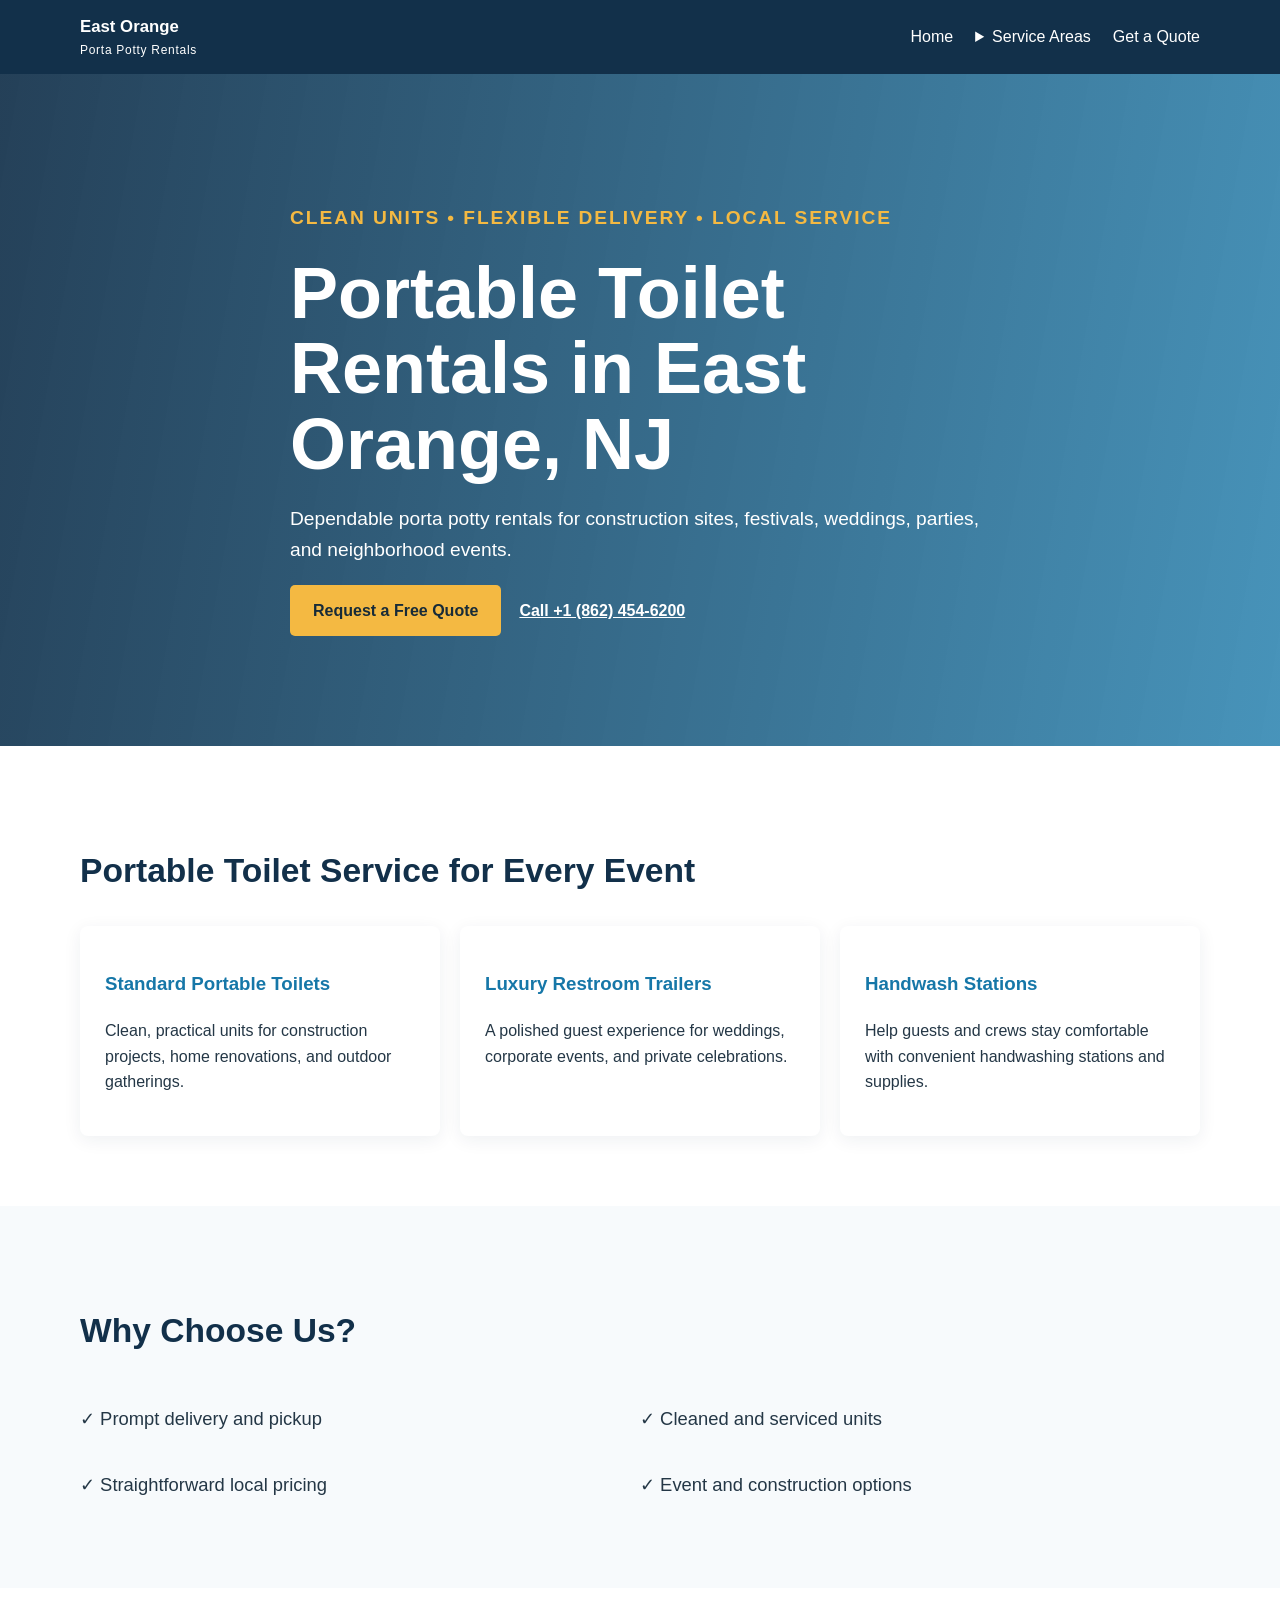
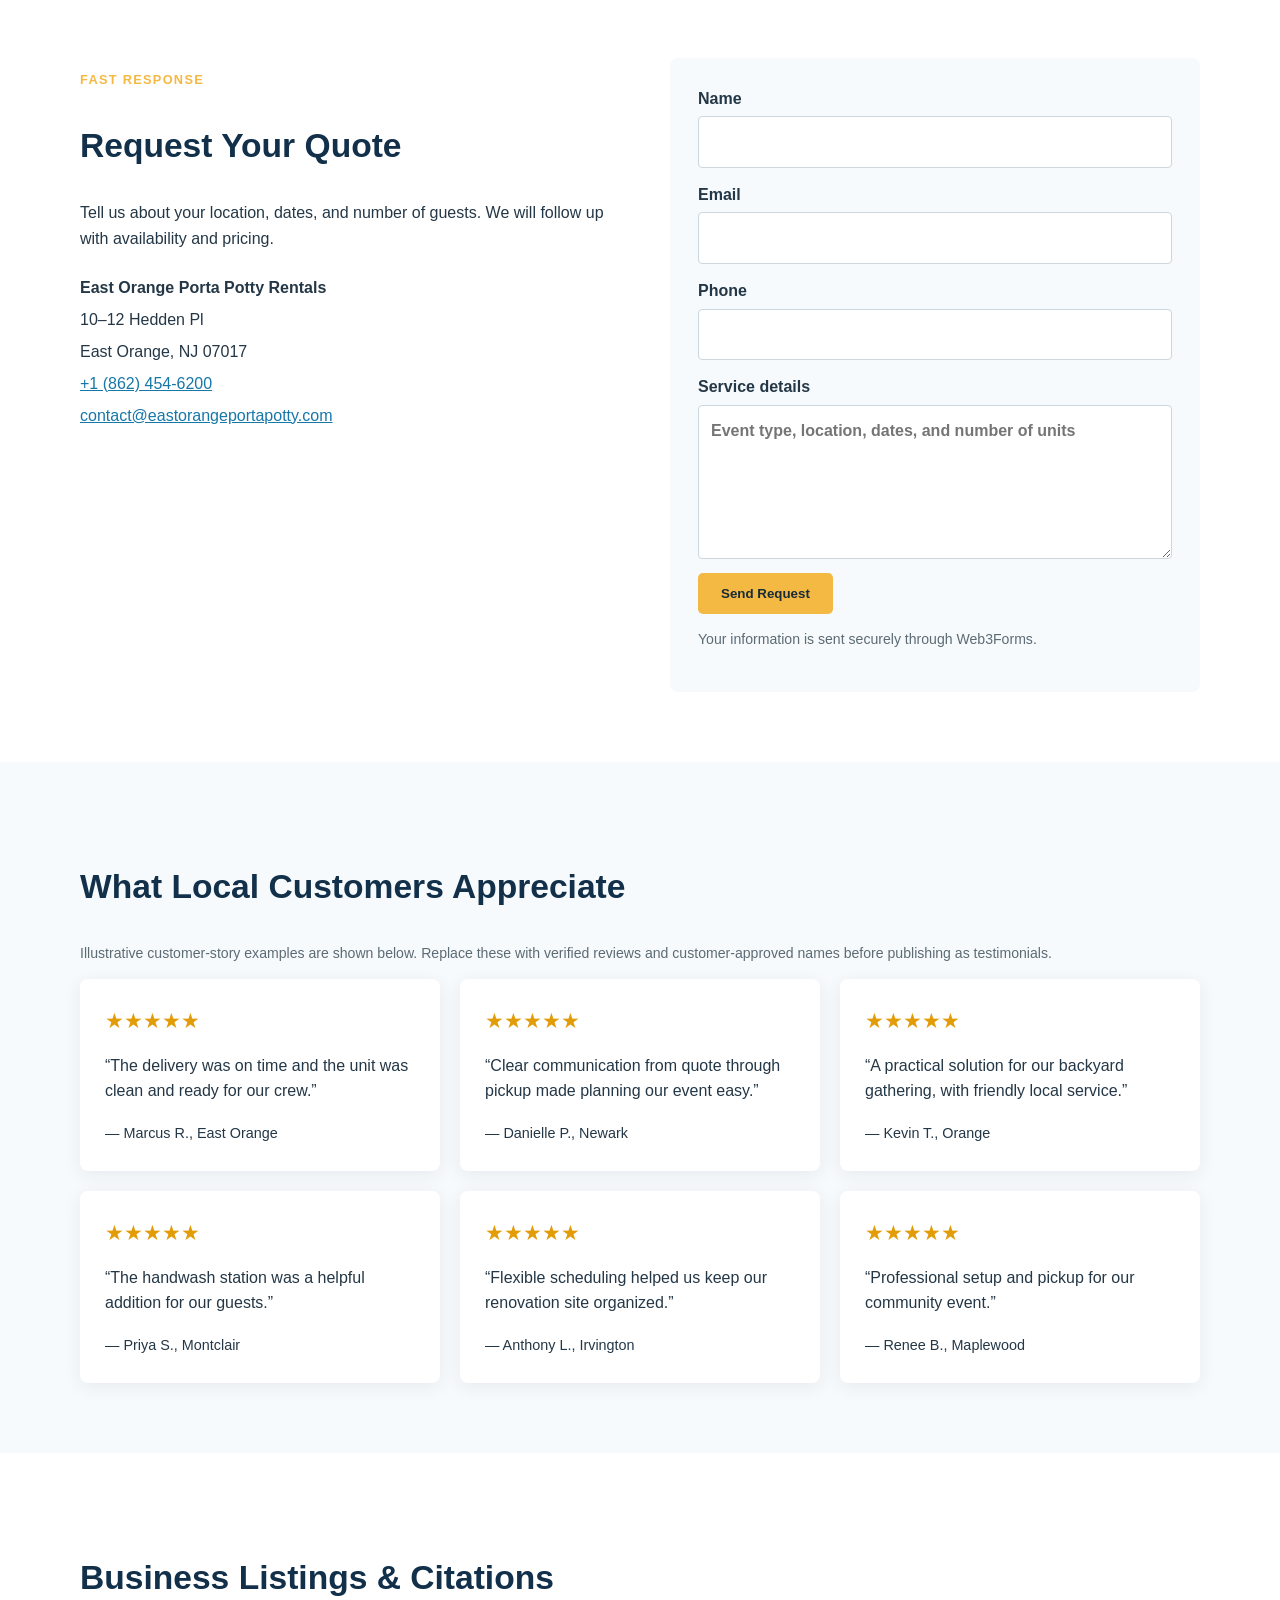
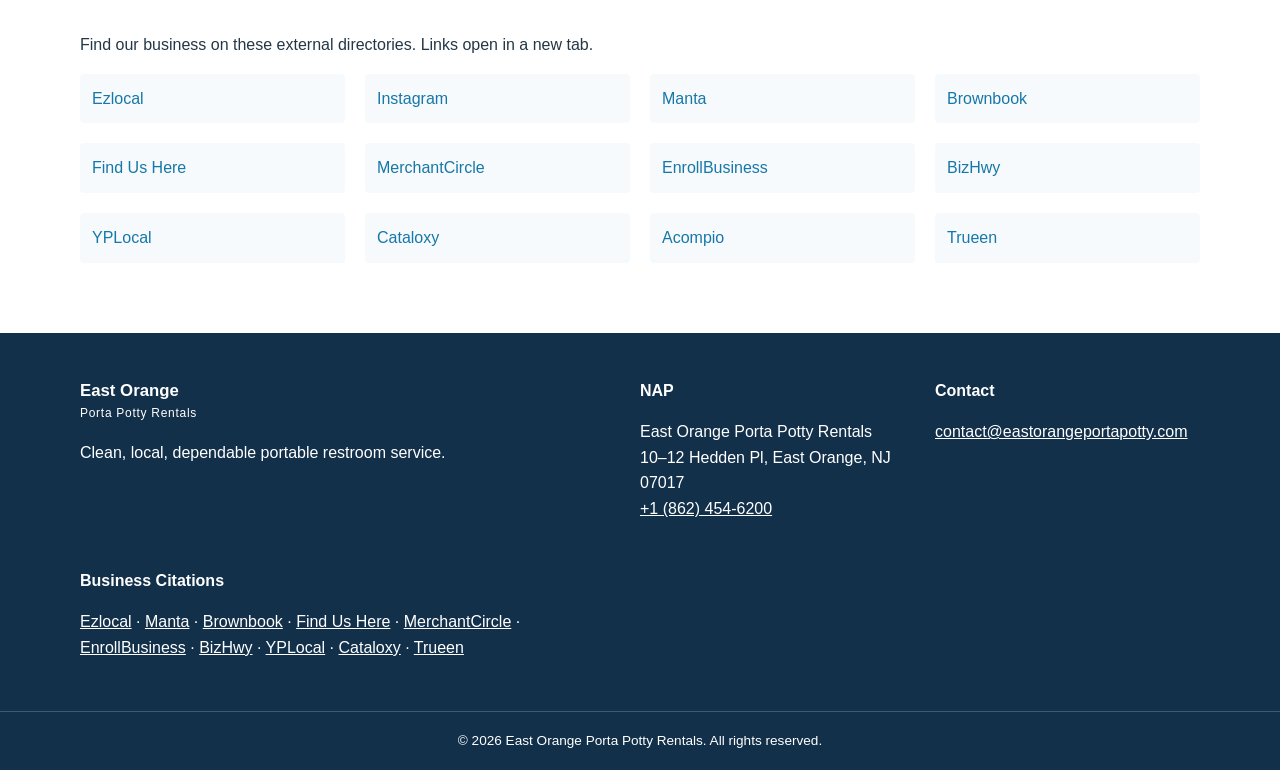
==== commit 27876f2a: "Update site phone number to +1 (862) 454-6200" ====
--- a/index.html
+++ b/index.html
@@ -3,16 +3,16 @@
 <head>
   <meta charset="utf-8"><meta name="viewport" content="width=device-width, initial-scale=1">
   <title>East Orange Porta Potty Rentals | Clean, Local, Dependable</title>
-  <meta name="description" content="Reliable portable toilet rentals in East Orange, NJ and nearby communities. Call (715) 379-2164 for a fast quote.">
+  <meta name="description" content="Reliable portable toilet rentals in East Orange, NJ and nearby communities. Call +1 (862) 454-6200 for a fast quote.">
   <link rel="stylesheet" href="styles.css">
 </head>
 <body>
 <header class="site-header"><div class="container nav-wrap"><a class="brand" href="index.html">East Orange <span>Porta Potty Rentals</span></a><button class="menu-toggle" aria-label="Open menu">☰</button><nav><a href="index.html">Home</a><details><summary>Service Areas</summary><div class="dropdown"><a href="service-areas/east-orange.html">East Orange</a><a href="service-areas/newark.html">Newark</a><a href="service-areas/orange.html">Orange</a><a href="service-areas/west-orange.html">West Orange</a><a href="service-areas/irvington.html">Irvington</a><a href="service-areas/montclair.html">Montclair</a><a href="service-areas/bloomfield.html">Bloomfield</a><a href="service-areas/belleville.html">Belleville</a><a href="service-areas/maplewood.html">Maplewood</a><a href="service-areas/south-orange.html">South Orange</a></div></details><a href="#quote">Get a Quote</a></nav></div></header>
 <main>
-<section class="hero"><div class="container hero-content"><p class="eyebrow">Clean units • Flexible delivery • Local service</p><h1>Portable Toilet Rentals in East Orange, NJ</h1><p>Dependable porta potty rentals for construction sites, festivals, weddings, parties, and neighborhood events.</p><a class="button" href="#quote">Request a Free Quote</a><a class="phone" href="tel:+17153792164">Call (715) 379-2164</a></div></section>
+<section class="hero"><div class="container hero-content"><p class="eyebrow">Clean units • Flexible delivery • Local service</p><h1>Portable Toilet Rentals in East Orange, NJ</h1><p>Dependable porta potty rentals for construction sites, festivals, weddings, parties, and neighborhood events.</p><a class="button" href="#quote">Request a Free Quote</a><a class="phone" href="tel:+18624546200">Call +1 (862) 454-6200</a></div></section>
 <section class="section"><div class="container"><h2>Portable Toilet Service for Every Event</h2><div class="cards"><article><h3>Standard Portable Toilets</h3><p>Clean, practical units for construction projects, home renovations, and outdoor gatherings.</p></article><article><h3>Luxury Restroom Trailers</h3><p>A polished guest experience for weddings, corporate events, and private celebrations.</p></article><article><h3>Handwash Stations</h3><p>Help guests and crews stay comfortable with convenient handwashing stations and supplies.</p></article></div></div></section>
 <section class="section soft"><div class="container"><h2>Why Choose Us?</h2><div class="checks"><p>✓ Prompt delivery and pickup</p><p>✓ Cleaned and serviced units</p><p>✓ Straightforward local pricing</p><p>✓ Event and construction options</p></div></div></section>
-<section id="quote" class="section"><div class="container form-grid"><div><p class="eyebrow">Fast response</p><h2>Request Your Quote</h2><p>Tell us about your location, dates, and number of guests. We will follow up with availability and pricing.</p><address><strong>East Orange Porta Potty Rentals</strong><br>10–12 Hedden Pl<br>East Orange, NJ 07017<br><a href="tel:+17153792164">(715) 379-2164</a><br><a href="mailto:contact@eastorangeportapotty.com">contact@eastorangeportapotty.com</a></address></div><form action="https://api.web3forms.com/submit" method="POST"><input type="hidden" name="access_key" value="57afe272-0060-431d-bd75-d9044f149478"><input type="hidden" name="subject" value="New porta potty rental quote request"><input type="hidden" name="from_name" value="East Orange Porta Potty Rentals"><input type="checkbox" name="botcheck" class="hidden" tabindex="-1" autocomplete="off"><label>Name<input required name="name" type="text"></label><label>Email<input required name="email" type="email"></label><label>Phone<input required name="phone" type="tel"></label><label>Service details<textarea required name="message" rows="5" placeholder="Event type, location, dates, and number of units"></textarea></label><button class="button" type="submit">Send Request</button><p class="form-note">Your information is sent securely through Web3Forms.</p></form></div></section>
+<section id="quote" class="section"><div class="container form-grid"><div><p class="eyebrow">Fast response</p><h2>Request Your Quote</h2><p>Tell us about your location, dates, and number of guests. We will follow up with availability and pricing.</p><address><strong>East Orange Porta Potty Rentals</strong><br>10–12 Hedden Pl<br>East Orange, NJ 07017<br><a href="tel:+18624546200">+1 (862) 454-6200</a><br><a href="mailto:contact@eastorangeportapotty.com">contact@eastorangeportapotty.com</a></address></div><form action="https://api.web3forms.com/submit" method="POST"><input type="hidden" name="access_key" value="57afe272-0060-431d-bd75-d9044f149478"><input type="hidden" name="subject" value="New porta potty rental quote request"><input type="hidden" name="from_name" value="East Orange Porta Potty Rentals"><input type="checkbox" name="botcheck" class="hidden" tabindex="-1" autocomplete="off"><label>Name<input required name="name" type="text"></label><label>Email<input required name="email" type="email"></label><label>Phone<input required name="phone" type="tel"></label><label>Service details<textarea required name="message" rows="5" placeholder="Event type, location, dates, and number of units"></textarea></label><button class="button" type="submit">Send Request</button><p class="form-note">Your information is sent securely through Web3Forms.</p></form></div></section>
 <section class="section soft"><div class="container"><h2>What Local Customers Appreciate</h2><p class="notice">Illustrative customer-story examples are shown below. Replace these with verified reviews and customer-approved names before publishing as testimonials.</p><div class="reviews"><blockquote><span>★★★★★</span><p>“The delivery was on time and the unit was clean and ready for our crew.”</p><cite>— Marcus R., East Orange</cite></blockquote><blockquote><span>★★★★★</span><p>“Clear communication from quote through pickup made planning our event easy.”</p><cite>— Danielle P., Newark</cite></blockquote><blockquote><span>★★★★★</span><p>“A practical solution for our backyard gathering, with friendly local service.”</p><cite>— Kevin T., Orange</cite></blockquote><blockquote><span>★★★★★</span><p>“The handwash station was a helpful addition for our guests.”</p><cite>— Priya S., Montclair</cite></blockquote><blockquote><span>★★★★★</span><p>“Flexible scheduling helped us keep our renovation site organized.”</p><cite>— Anthony L., Irvington</cite></blockquote><blockquote><span>★★★★★</span><p>“Professional setup and pickup for our community event.”</p><cite>— Renee B., Maplewood</cite></blockquote></div></div></section>
 <section class="section citations"><div class="container"><h2>Business Listings & Citations</h2><p>Find our business on these external directories. Links open in a new tab.</p><div class="link-grid"><a target="_blank" rel="noopener" href="https://ezlocal.com/nj/east-orange/waste-management-service/0919807495">Ezlocal</a><a target="_blank" rel="noopener" href="https://www.instagram.com/eastorangeportapotty/">Instagram</a><a target="_blank" rel="noopener" href="https://www.manta.com/c/m1h7hpz/east-orange-porta-potty-rentals">Manta</a><a target="_blank" rel="noopener" href="https://www.brownbook.net/business/55408043/east-orange-porta-potty-rentals">Brownbook</a><a target="_blank" rel="noopener" href="https://www.find-us-here.com/businesses/East-Orange-Porta-Potty-Rentals-East-Orange-New-Jersey-USA/34583892/">Find Us Here</a><a target="_blank" rel="noopener" href="https://www.merchantcircle.com/east-orange-porta-potty-rentals-east-orange-nj">MerchantCircle</a><a target="_blank" rel="noopener" href="https://us.enrollbusiness.com/BusinessProfile/7921388/East%20Orange%20Porta%20Potty%20Rentals">EnrollBusiness</a><a target="_blank" rel="noopener" href="https://new-jersey.bizhwy.com/east-orange-porta-potty-rentals-id31616.php">BizHwy</a><a target="_blank" rel="noopener" href="https://www.yplocal.com/east-orange-nj/business-professional-services/east-orange-porta-potty-rentals">YPLocal</a><a target="_blank" rel="noopener" href="https://nj-state.cataloxy.us/firms/nj-east-orange/www.eastorangeportapotty.com.htm">Cataloxy</a><a target="_blank" rel="noopener" href="https://www.acompio.us/East-Orange-Porta-Potty-Rentals-47802569.html">Acompio</a><a target="_blank" rel="noopener" href="https://trueen.com/business/listing/east-orange-porta-potty-rentals/784544">Trueen</a></div></div></section>
-</main><footer><div class="container footer-grid"><div><a class="brand" href="index.html">East Orange <span>Porta Potty Rentals</span></a><p>Clean, local, dependable portable restroom service.</p></div><div><strong>NAP</strong><p>East Orange Porta Potty Rentals<br>10–12 Hedden Pl, East Orange, NJ 07017<br><a href="tel:+17153792164">(715) 379-2164</a></p></div><div><strong>Contact</strong><p><a href="mailto:contact@eastorangeportapotty.com">contact@eastorangeportapotty.com</a></p></div><div class="footer-citations"><strong>Business Citations</strong><p><a target="_blank" rel="noopener" href="https://ezlocal.com/nj/east-orange/waste-management-service/0919807495">Ezlocal</a> · <a target="_blank" rel="noopener" href="https://www.manta.com/c/m1h7hpz/east-orange-porta-potty-rentals">Manta</a> · <a target="_blank" rel="noopener" href="https://www.brownbook.net/business/55408043/east-orange-porta-potty-rentals">Brownbook</a> · <a target="_blank" rel="noopener" href="https://www.find-us-here.com/businesses/East-Orange-Porta-Potty-Rentals-East-Orange-New-Jersey-USA/34583892/">Find Us Here</a> · <a target="_blank" rel="noopener" href="https://www.merchantcircle.com/east-orange-porta-potty-rentals-east-orange-nj">MerchantCircle</a> · <a target="_blank" rel="noopener" href="https://us.enrollbusiness.com/BusinessProfile/7921388/East%20Orange%20Porta%20Potty%20Rentals">EnrollBusiness</a> · <a target="_blank" rel="noopener" href="https://new-jersey.bizhwy.com/east-orange-porta-potty-rentals-id31616.php">BizHwy</a> · <a target="_blank" rel="noopener" href="https://www.yplocal.com/east-orange-nj/business-professional-services/east-orange-porta-potty-rentals">YPLocal</a> · <a target="_blank" rel="noopener" href="https://nj-state.cataloxy.us/firms/nj-east-orange/www.eastorangeportapotty.com.htm">Cataloxy</a> · <a target="_blank" rel="noopener" href="https://trueen.com/business/listing/east-orange-porta-potty-rentals/784544">Trueen</a></p></div></div><div class="copyright">© 2026 East Orange Porta Potty Rentals. All rights reserved.</div></footer><script src="script.js"></script></body></html>
+</main><footer><div class="container footer-grid"><div><a class="brand" href="index.html">East Orange <span>Porta Potty Rentals</span></a><p>Clean, local, dependable portable restroom service.</p></div><div><strong>NAP</strong><p>East Orange Porta Potty Rentals<br>10–12 Hedden Pl, East Orange, NJ 07017<br><a href="tel:+18624546200">+1 (862) 454-6200</a></p></div><div><strong>Contact</strong><p><a href="mailto:contact@eastorangeportapotty.com">contact@eastorangeportapotty.com</a></p></div><div class="footer-citations"><strong>Business Citations</strong><p><a target="_blank" rel="noopener" href="https://ezlocal.com/nj/east-orange/waste-management-service/0919807495">Ezlocal</a> · <a target="_blank" rel="noopener" href="https://www.manta.com/c/m1h7hpz/east-orange-porta-potty-rentals">Manta</a> · <a target="_blank" rel="noopener" href="https://www.brownbook.net/business/55408043/east-orange-porta-potty-rentals">Brownbook</a> · <a target="_blank" rel="noopener" href="https://www.find-us-here.com/businesses/East-Orange-Porta-Potty-Rentals-East-Orange-New-Jersey-USA/34583892/">Find Us Here</a> · <a target="_blank" rel="noopener" href="https://www.merchantcircle.com/east-orange-porta-potty-rentals-east-orange-nj">MerchantCircle</a> · <a target="_blank" rel="noopener" href="https://us.enrollbusiness.com/BusinessProfile/7921388/East%20Orange%20Porta%20Potty%20Rentals">EnrollBusiness</a> · <a target="_blank" rel="noopener" href="https://new-jersey.bizhwy.com/east-orange-porta-potty-rentals-id31616.php">BizHwy</a> · <a target="_blank" rel="noopener" href="https://www.yplocal.com/east-orange-nj/business-professional-services/east-orange-porta-potty-rentals">YPLocal</a> · <a target="_blank" rel="noopener" href="https://nj-state.cataloxy.us/firms/nj-east-orange/www.eastorangeportapotty.com.htm">Cataloxy</a> · <a target="_blank" rel="noopener" href="https://trueen.com/business/listing/east-orange-porta-potty-rentals/784544">Trueen</a></p></div></div><div class="copyright">© 2026 East Orange Porta Potty Rentals. All rights reserved.</div></footer><script src="script.js"></script></body></html>
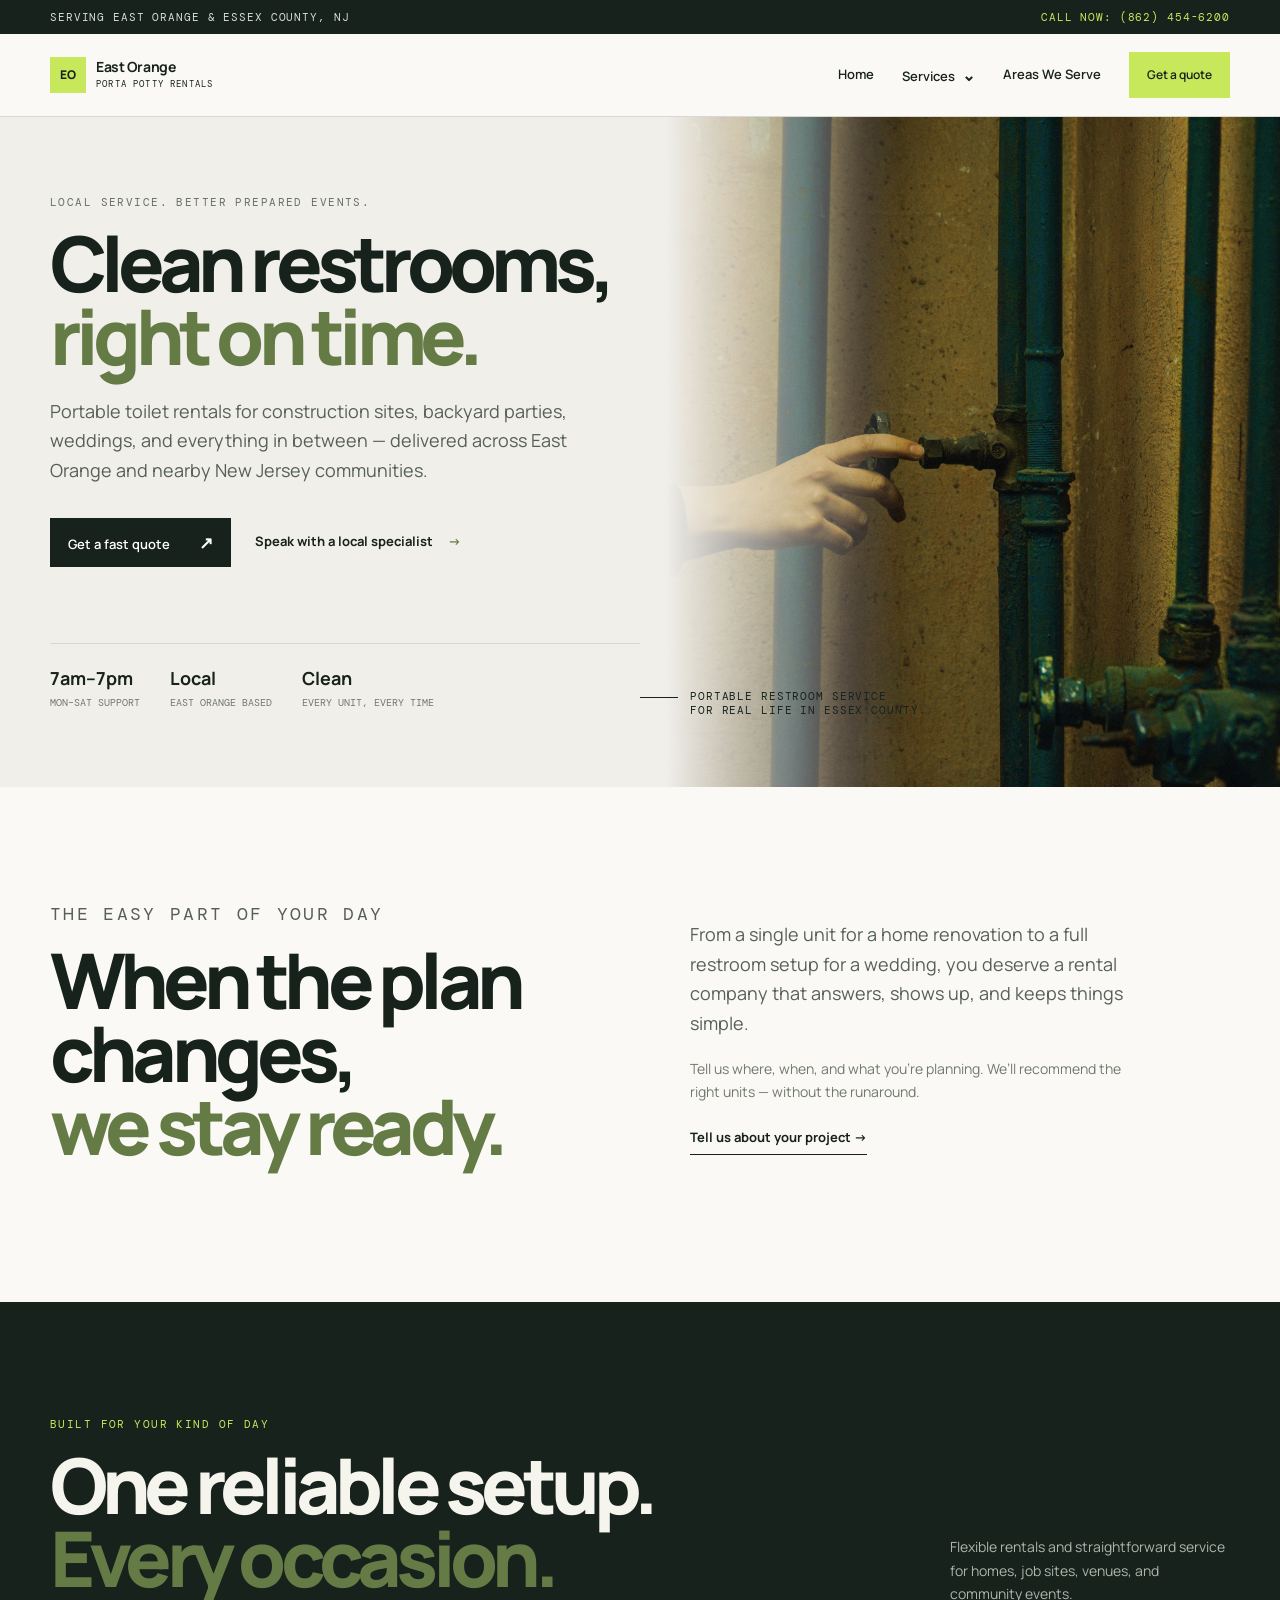
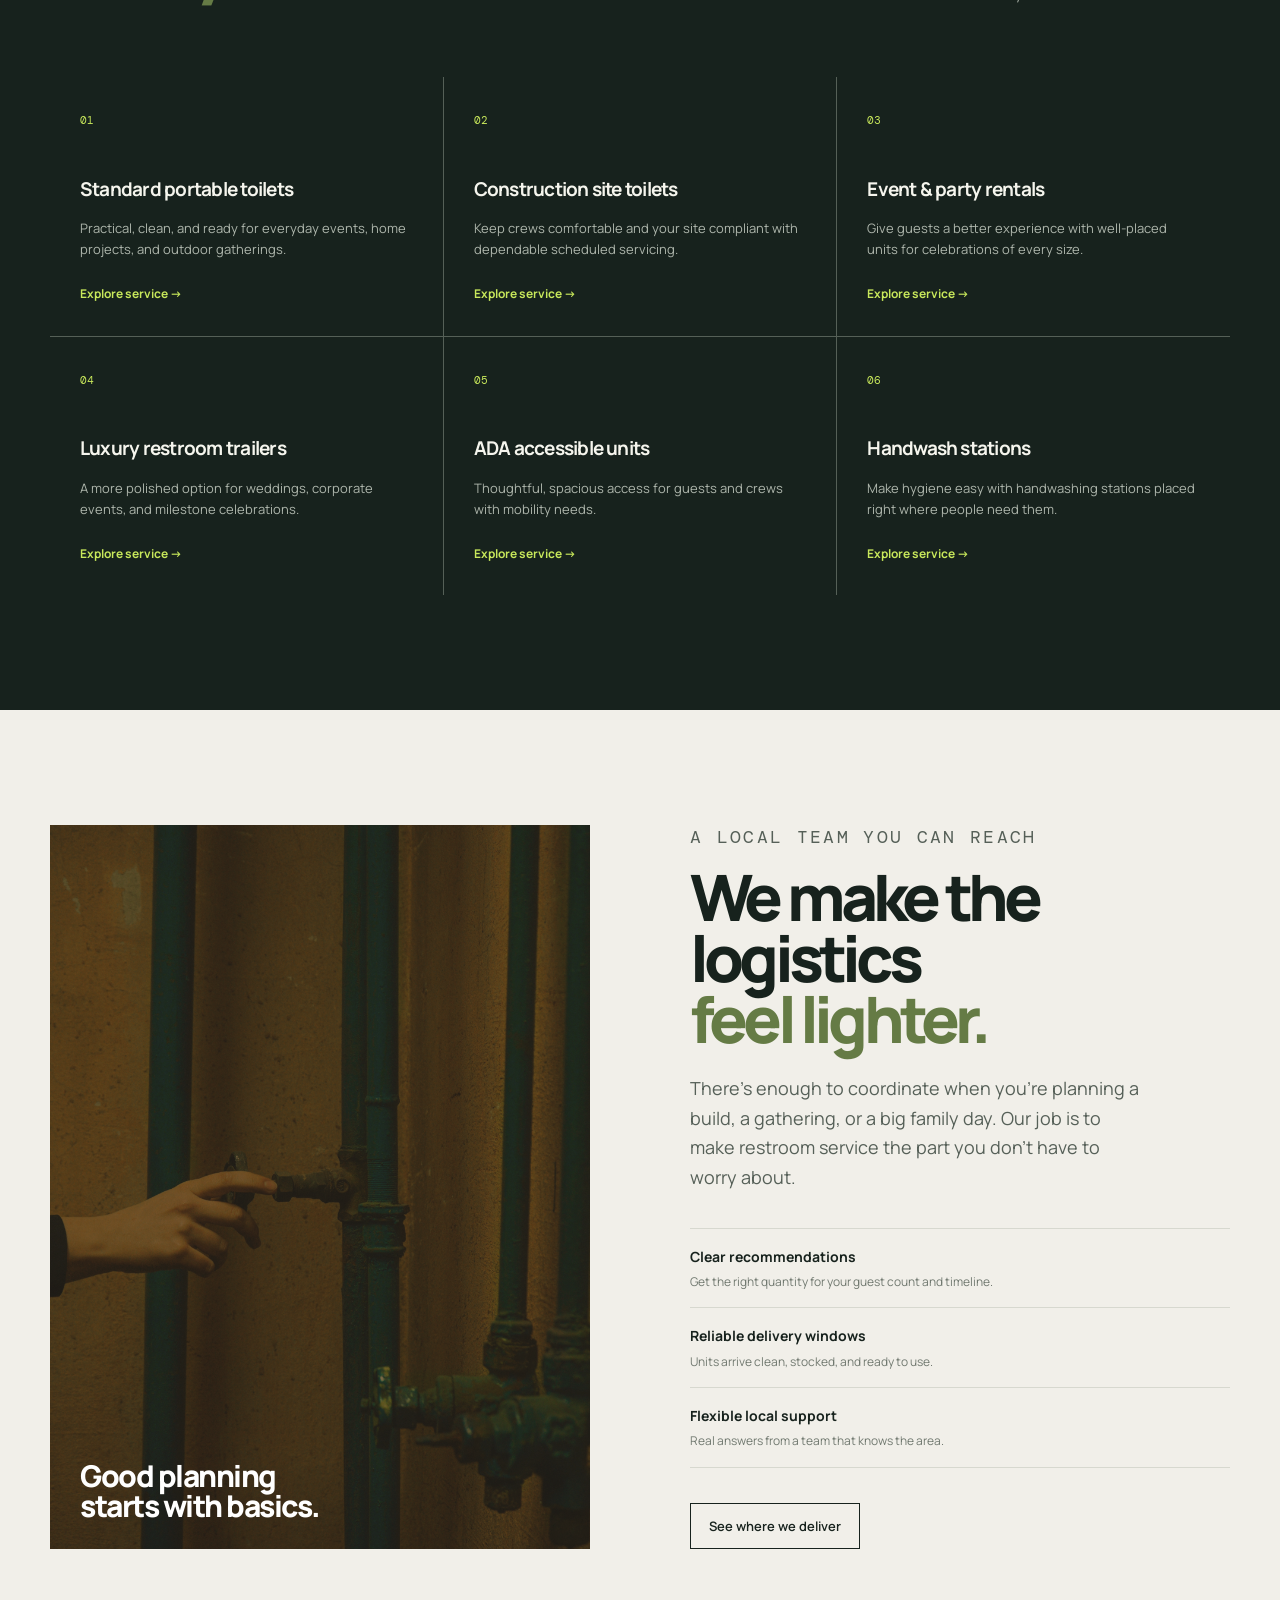
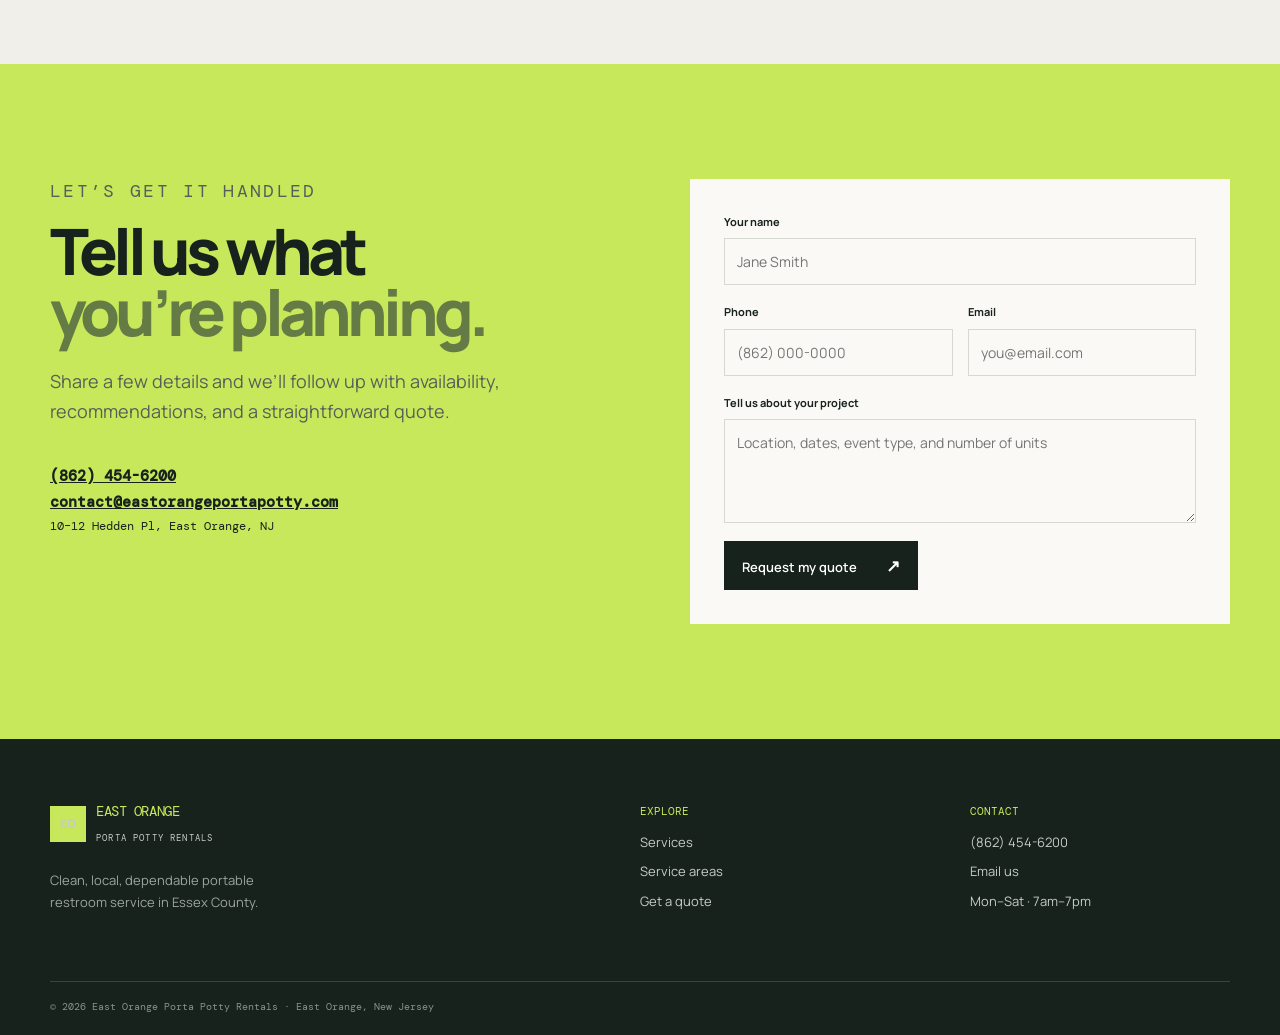
==== commit 2397e595: "Refresh East Orange rental website design" ====
--- a/index.html
+++ b/index.html
@@ -1,18 +1,19 @@
 <!doctype html>
 <html lang="en">
 <head>
-  <meta charset="utf-8"><meta name="viewport" content="width=device-width, initial-scale=1">
-  <title>East Orange Porta Potty Rentals | Clean, Local, Dependable</title>
-  <meta name="description" content="Reliable portable toilet rentals in East Orange, NJ and nearby communities. Call +1 (862) 454-6200 for a fast quote.">
-  <link rel="stylesheet" href="styles.css">
+<meta charset="utf-8"><meta name="viewport" content="width=device-width, initial-scale=1">
+<title>East Orange Porta Potty Rentals | Clean Restrooms, Fast Delivery</title>
+<meta name="description" content="Clean portable toilet rentals for East Orange, Newark, and Essex County. Get a fast, no-pressure quote from a dependable local team.">
+<link rel="icon" href="assets/plumbing/hero.jpg"><link rel="stylesheet" href="styles.css">
 </head>
 <body>
-<header class="site-header"><div class="container nav-wrap"><a class="brand" href="index.html">East Orange <span>Porta Potty Rentals</span></a><button class="menu-toggle" aria-label="Open menu">☰</button><nav><a href="index.html">Home</a><details><summary>Service Areas</summary><div class="dropdown"><a href="service-areas/east-orange.html">East Orange</a><a href="service-areas/newark.html">Newark</a><a href="service-areas/orange.html">Orange</a><a href="service-areas/west-orange.html">West Orange</a><a href="service-areas/irvington.html">Irvington</a><a href="service-areas/montclair.html">Montclair</a><a href="service-areas/bloomfield.html">Bloomfield</a><a href="service-areas/belleville.html">Belleville</a><a href="service-areas/maplewood.html">Maplewood</a><a href="service-areas/south-orange.html">South Orange</a></div></details><a href="#quote">Get a Quote</a></nav></div></header>
+<div class="topline"><div class="container top-inner"><span>Serving East Orange & Essex County, NJ</span><a href="tel:+18624546200">Call now: (862) 454-6200</a></div></div>
+<header class="site-header"><div class="container nav-wrap"><a class="brand" href="index.html"><span class="brand-mark">EO</span><span><strong>East Orange</strong><small>PORTA POTTY RENTALS</small></span></a><button class="menu-toggle" aria-label="Open menu" aria-expanded="false">☰</button><nav><a href="index.html">Home</a><details><summary>Services <span>⌄</span></summary><div class="dropdown"><a href="#standard">Standard Units</a><a href="#construction">Construction Toilets</a><a href="#event">Event Restrooms</a><a href="#luxury">Luxury Trailers</a><a href="#ada">ADA Accessible</a><a href="#handwash">Handwash Stations</a><a href="#longterm">Long-Term Rentals</a><a href="service-areas/east-orange.html">Service Areas</a></div></details><a href="service-areas/east-orange.html">Areas We Serve</a><a class="nav-cta" href="#quote">Get a quote</a></nav></div></header>
 <main>
-<section class="hero"><div class="container hero-content"><p class="eyebrow">Clean units • Flexible delivery • Local service</p><h1>Portable Toilet Rentals in East Orange, NJ</h1><p>Dependable porta potty rentals for construction sites, festivals, weddings, parties, and neighborhood events.</p><a class="button" href="#quote">Request a Free Quote</a><a class="phone" href="tel:+18624546200">Call +1 (862) 454-6200</a></div></section>
-<section class="section"><div class="container"><h2>Portable Toilet Service for Every Event</h2><div class="cards"><article><h3>Standard Portable Toilets</h3><p>Clean, practical units for construction projects, home renovations, and outdoor gatherings.</p></article><article><h3>Luxury Restroom Trailers</h3><p>A polished guest experience for weddings, corporate events, and private celebrations.</p></article><article><h3>Handwash Stations</h3><p>Help guests and crews stay comfortable with convenient handwashing stations and supplies.</p></article></div></div></section>
-<section class="section soft"><div class="container"><h2>Why Choose Us?</h2><div class="checks"><p>✓ Prompt delivery and pickup</p><p>✓ Cleaned and serviced units</p><p>✓ Straightforward local pricing</p><p>✓ Event and construction options</p></div></div></section>
-<section id="quote" class="section"><div class="container form-grid"><div><p class="eyebrow">Fast response</p><h2>Request Your Quote</h2><p>Tell us about your location, dates, and number of guests. We will follow up with availability and pricing.</p><address><strong>East Orange Porta Potty Rentals</strong><br>10–12 Hedden Pl<br>East Orange, NJ 07017<br><a href="tel:+18624546200">+1 (862) 454-6200</a><br><a href="mailto:contact@eastorangeportapotty.com">contact@eastorangeportapotty.com</a></address></div><form action="https://api.web3forms.com/submit" method="POST"><input type="hidden" name="access_key" value="57afe272-0060-431d-bd75-d9044f149478"><input type="hidden" name="subject" value="New porta potty rental quote request"><input type="hidden" name="from_name" value="East Orange Porta Potty Rentals"><input type="checkbox" name="botcheck" class="hidden" tabindex="-1" autocomplete="off"><label>Name<input required name="name" type="text"></label><label>Email<input required name="email" type="email"></label><label>Phone<input required name="phone" type="tel"></label><label>Service details<textarea required name="message" rows="5" placeholder="Event type, location, dates, and number of units"></textarea></label><button class="button" type="submit">Send Request</button><p class="form-note">Your information is sent securely through Web3Forms.</p></form></div></section>
-<section class="section soft"><div class="container"><h2>What Local Customers Appreciate</h2><p class="notice">Illustrative customer-story examples are shown below. Replace these with verified reviews and customer-approved names before publishing as testimonials.</p><div class="reviews"><blockquote><span>★★★★★</span><p>“The delivery was on time and the unit was clean and ready for our crew.”</p><cite>— Marcus R., East Orange</cite></blockquote><blockquote><span>★★★★★</span><p>“Clear communication from quote through pickup made planning our event easy.”</p><cite>— Danielle P., Newark</cite></blockquote><blockquote><span>★★★★★</span><p>“A practical solution for our backyard gathering, with friendly local service.”</p><cite>— Kevin T., Orange</cite></blockquote><blockquote><span>★★★★★</span><p>“The handwash station was a helpful addition for our guests.”</p><cite>— Priya S., Montclair</cite></blockquote><blockquote><span>★★★★★</span><p>“Flexible scheduling helped us keep our renovation site organized.”</p><cite>— Anthony L., Irvington</cite></blockquote><blockquote><span>★★★★★</span><p>“Professional setup and pickup for our community event.”</p><cite>— Renee B., Maplewood</cite></blockquote></div></div></section>
-<section class="section citations"><div class="container"><h2>Business Listings & Citations</h2><p>Find our business on these external directories. Links open in a new tab.</p><div class="link-grid"><a target="_blank" rel="noopener" href="https://ezlocal.com/nj/east-orange/waste-management-service/0919807495">Ezlocal</a><a target="_blank" rel="noopener" href="https://www.instagram.com/eastorangeportapotty/">Instagram</a><a target="_blank" rel="noopener" href="https://www.manta.com/c/m1h7hpz/east-orange-porta-potty-rentals">Manta</a><a target="_blank" rel="noopener" href="https://www.brownbook.net/business/55408043/east-orange-porta-potty-rentals">Brownbook</a><a target="_blank" rel="noopener" href="https://www.find-us-here.com/businesses/East-Orange-Porta-Potty-Rentals-East-Orange-New-Jersey-USA/34583892/">Find Us Here</a><a target="_blank" rel="noopener" href="https://www.merchantcircle.com/east-orange-porta-potty-rentals-east-orange-nj">MerchantCircle</a><a target="_blank" rel="noopener" href="https://us.enrollbusiness.com/BusinessProfile/7921388/East%20Orange%20Porta%20Potty%20Rentals">EnrollBusiness</a><a target="_blank" rel="noopener" href="https://new-jersey.bizhwy.com/east-orange-porta-potty-rentals-id31616.php">BizHwy</a><a target="_blank" rel="noopener" href="https://www.yplocal.com/east-orange-nj/business-professional-services/east-orange-porta-potty-rentals">YPLocal</a><a target="_blank" rel="noopener" href="https://nj-state.cataloxy.us/firms/nj-east-orange/www.eastorangeportapotty.com.htm">Cataloxy</a><a target="_blank" rel="noopener" href="https://www.acompio.us/East-Orange-Porta-Potty-Rentals-47802569.html">Acompio</a><a target="_blank" rel="noopener" href="https://trueen.com/business/listing/east-orange-porta-potty-rentals/784544">Trueen</a></div></div></section>
-</main><footer><div class="container footer-grid"><div><a class="brand" href="index.html">East Orange <span>Porta Potty Rentals</span></a><p>Clean, local, dependable portable restroom service.</p></div><div><strong>NAP</strong><p>East Orange Porta Potty Rentals<br>10–12 Hedden Pl, East Orange, NJ 07017<br><a href="tel:+18624546200">+1 (862) 454-6200</a></p></div><div><strong>Contact</strong><p><a href="mailto:contact@eastorangeportapotty.com">contact@eastorangeportapotty.com</a></p></div><div class="footer-citations"><strong>Business Citations</strong><p><a target="_blank" rel="noopener" href="https://ezlocal.com/nj/east-orange/waste-management-service/0919807495">Ezlocal</a> · <a target="_blank" rel="noopener" href="https://www.manta.com/c/m1h7hpz/east-orange-porta-potty-rentals">Manta</a> · <a target="_blank" rel="noopener" href="https://www.brownbook.net/business/55408043/east-orange-porta-potty-rentals">Brownbook</a> · <a target="_blank" rel="noopener" href="https://www.find-us-here.com/businesses/East-Orange-Porta-Potty-Rentals-East-Orange-New-Jersey-USA/34583892/">Find Us Here</a> · <a target="_blank" rel="noopener" href="https://www.merchantcircle.com/east-orange-porta-potty-rentals-east-orange-nj">MerchantCircle</a> · <a target="_blank" rel="noopener" href="https://us.enrollbusiness.com/BusinessProfile/7921388/East%20Orange%20Porta%20Potty%20Rentals">EnrollBusiness</a> · <a target="_blank" rel="noopener" href="https://new-jersey.bizhwy.com/east-orange-porta-potty-rentals-id31616.php">BizHwy</a> · <a target="_blank" rel="noopener" href="https://www.yplocal.com/east-orange-nj/business-professional-services/east-orange-porta-potty-rentals">YPLocal</a> · <a target="_blank" rel="noopener" href="https://nj-state.cataloxy.us/firms/nj-east-orange/www.eastorangeportapotty.com.htm">Cataloxy</a> · <a target="_blank" rel="noopener" href="https://trueen.com/business/listing/east-orange-porta-potty-rentals/784544">Trueen</a></p></div></div><div class="copyright">© 2026 East Orange Porta Potty Rentals. All rights reserved.</div></footer><script src="script.js"></script></body></html>
+<section class="hero"><div class="hero-photo"></div><div class="container hero-grid"><div class="hero-copy"><p class="kicker">Local service. Better prepared events.</p><h1>Clean restrooms,<br><em>right on time.</em></h1><p class="lede">Portable toilet rentals for construction sites, backyard parties, weddings, and everything in between — delivered across East Orange and nearby New Jersey communities.</p><div class="hero-actions"><a class="button button-dark" href="#quote">Get a fast quote <span>↗</span></a><a class="text-link" href="tel:+18624546200">Speak with a local specialist <span>→</span></a></div><div class="hero-proof"><div><strong>7am–7pm</strong><span>Mon–Sat support</span></div><div><strong>Local</strong><span>East Orange based</span></div><div><strong>Clean</strong><span>Every unit, every time</span></div></div></div><div class="hero-note"><span class="note-line"></span><span>Portable restroom service<br>for real life in Essex County.</span></div></div></section>
+<section class="intro section"><div class="container intro-grid"><div><p class="kicker">The easy part of your day</p><h2>When the plan changes,<br><em>we stay ready.</em></h2></div><div><p>From a single unit for a home renovation to a full restroom setup for a wedding, you deserve a rental company that answers, shows up, and keeps things simple.</p><p class="muted">Tell us where, when, and what you’re planning. We’ll recommend the right units — without the runaround.</p><a class="under-link" href="#quote">Tell us about your project →</a></div></div></section>
+<section class="services section" id="services"><div class="container"><div class="section-head"><div><p class="kicker">Built for your kind of day</p><h2>One reliable setup.<br><em>Every occasion.</em></h2></div><p>Flexible rentals and straightforward service for homes, job sites, venues, and community events.</p></div><div class="service-grid"><article id="standard"><span class="service-num">01</span><h3>Standard portable toilets</h3><p>Practical, clean, and ready for everyday events, home projects, and outdoor gatherings.</p><a href="#quote">Explore service →</a></article><article id="construction"><span class="service-num">02</span><h3>Construction site toilets</h3><p>Keep crews comfortable and your site compliant with dependable scheduled servicing.</p><a href="#quote">Explore service →</a></article><article id="event"><span class="service-num">03</span><h3>Event & party rentals</h3><p>Give guests a better experience with well-placed units for celebrations of every size.</p><a href="#quote">Explore service →</a></article><article id="luxury"><span class="service-num">04</span><h3>Luxury restroom trailers</h3><p>A more polished option for weddings, corporate events, and milestone celebrations.</p><a href="#quote">Explore service →</a></article><article id="ada"><span class="service-num">05</span><h3>ADA accessible units</h3><p>Thoughtful, spacious access for guests and crews with mobility needs.</p><a href="#quote">Explore service →</a></article><article id="handwash"><span class="service-num">06</span><h3>Handwash stations</h3><p>Make hygiene easy with handwashing stations placed right where people need them.</p><a href="#quote">Explore service →</a></article></div></div></section>
+<section class="split section"><div class="container split-grid"><div class="image-card"><img src="assets/plumbing/hero.jpg" alt="Professional service tools and pipes representing dependable site service"><span>Good planning<br>starts with basics.</span></div><div class="split-copy"><p class="kicker">A local team you can reach</p><h2>We make the logistics<br><em>feel lighter.</em></h2><p>There’s enough to coordinate when you’re planning a build, a gathering, or a big family day. Our job is to make restroom service the part you don’t have to worry about.</p><ul><li><strong>Clear recommendations</strong><span>Get the right quantity for your guest count and timeline.</span></li><li><strong>Reliable delivery windows</strong><span>Units arrive clean, stocked, and ready to use.</span></li><li><strong>Flexible local support</strong><span>Real answers from a team that knows the area.</span></li></ul><a class="button button-outline" href="service-areas/east-orange.html">See where we deliver</a></div></div></section>
+<section class="quote section" id="quote"><div class="container quote-grid"><div><p class="kicker">Let’s get it handled</p><h2>Tell us what<br><em>you’re planning.</em></h2><p>Share a few details and we’ll follow up with availability, recommendations, and a straightforward quote.</p><div class="contact-mini"><a href="tel:+18624546200">(862) 454-6200</a><a href="mailto:contact@eastorangeportapotty.com">contact@eastorangeportapotty.com</a><span>10–12 Hedden Pl, East Orange, NJ</span></div></div><form action="https://api.web3forms.com/submit" method="POST"><input type="hidden" name="access_key" value="57afe272-0060-431d-bd75-d9044f149478"><input type="hidden" name="subject" value="New porta potty rental quote request"><label>Your name<input required name="name" type="text" placeholder="Jane Smith"></label><div class="form-row"><label>Phone<input required name="phone" type="tel" placeholder="(862) 000-0000"></label><label>Email<input required name="email" type="email" placeholder="you@email.com"></label></div><label>Tell us about your project<textarea required name="message" rows="4" placeholder="Location, dates, event type, and number of units"></textarea></label><button class="button button-dark" type="submit">Request my quote <span>↗</span></button></form></div></section>
+</main><footer><div class="container footer-grid"><div><a class="brand" href="index.html"><span class="brand-mark">EO</span><span><strong>East Orange</strong><small>PORTA POTTY RENTALS</small></span></a><p>Clean, local, dependable portable restroom service in Essex County.</p></div><div><strong>Explore</strong><a href="#services">Services</a><a href="service-areas/east-orange.html">Service areas</a><a href="#quote">Get a quote</a></div><div><strong>Contact</strong><a href="tel:+18624546200">(862) 454-6200</a><a href="mailto:contact@eastorangeportapotty.com">Email us</a><span>Mon–Sat · 7am–7pm</span></div></div><div class="container copyright">© 2026 East Orange Porta Potty Rentals · East Orange, New Jersey</div></footer><div class="mobile-actions"><a href="tel:+18624546200">Call now</a><a href="#quote">Get a quote</a></div><script src="script.js"></script>
+</body></html>
--- a/styles.css
+++ b/styles.css
@@ -1 +1,4 @@
-:root{--navy:#12304a;--blue:#1677a8;--gold:#f4b942;--cream:#f7fafc;--text:#243746}*{box-sizing:border-box}body{margin:0;color:var(--text);font:16px/1.6 Arial,sans-serif}a{color:var(--blue)}.container{width:min(1120px,92%);margin:auto}.site-header{background:var(--navy);color:#fff;position:sticky;top:0;z-index:10}.nav-wrap{min-height:74px;display:flex;align-items:center;justify-content:space-between;gap:20px}.brand{color:#fff;text-decoration:none;font-weight:800;font-size:1.05rem}.brand span{display:block;font-weight:400;font-size:.75rem;letter-spacing:.06em}.site-header nav{display:flex;align-items:center;gap:22px}.site-header nav a,.site-header summary{color:#fff;text-decoration:none;cursor:pointer}.site-header details{position:relative}.dropdown{position:absolute;top:28px;right:0;background:#fff;min-width:210px;padding:10px;box-shadow:0 8px 25px #0003}.dropdown a{display:block!important;color:var(--navy)!important;padding:5px}.menu-toggle{display:none;background:none;border:0;color:#fff;font-size:1.6rem}.hero{background:linear-gradient(100deg,#12304aeb,#1677a8c9),url('https://hebbkx1anhila5yf.public.blob.vercel-storage.com/potapotty-VbajXdbAHaLXcTcFkoF6RxkJ56IP56.jpg') center/cover;color:#fff;padding:110px 0}.hero-content{max-width:700px}.eyebrow{color:var(--gold);text-transform:uppercase;font-weight:bold;letter-spacing:.1em;font-size:.8rem}.hero h1{font-size:clamp(2.2rem,6vw,4.5rem);line-height:1.05;margin:.3em 0}.hero p{font-size:1.2rem}.button{display:inline-block;border:0;background:var(--gold);color:#172b38;padding:13px 23px;border-radius:5px;font-weight:bold;text-decoration:none;cursor:pointer}.phone{color:#fff;font-weight:bold;margin-left:18px}.section{padding:70px 0}.soft{background:var(--cream)}h2{font-size:2.1rem;color:var(--navy)}.cards,.reviews,.link-grid{display:grid;grid-template-columns:repeat(3,1fr);gap:20px}.cards article,blockquote{background:#fff;border-radius:8px;padding:25px;box-shadow:0 4px 18px #12304a12}.cards h3{color:var(--blue)}.checks{display:grid;grid-template-columns:repeat(2,1fr);font-size:1.15rem}.form-grid{display:grid;grid-template-columns:1fr 1fr;gap:60px}address{font-style:normal;line-height:2;margin-top:20px}form{background:var(--cream);padding:28px;border-radius:8px}label{display:block;font-weight:bold;margin-bottom:14px}input,textarea{display:block;width:100%;padding:12px;border:1px solid #ccd6dc;border-radius:4px;margin-top:5px;font:inherit}.hidden{display:none}.form-note,.notice{font-size:.88rem;color:#5c6b74}.reviews blockquote{margin:0}.reviews span{color:#e29c08;font-size:1.3rem}.reviews cite{font-size:.9rem;font-style:normal}.link-grid{grid-template-columns:repeat(4,1fr)}.link-grid a{padding:12px;background:var(--cream);border-radius:4px;text-decoration:none}footer{background:var(--navy);color:#fff;padding:45px 0 0}footer a{color:#fff}.footer-grid{display:grid;grid-template-columns:2fr 1fr 1fr;gap:30px}.copyright{border-top:1px solid #ffffff33;text-align:center;padding:18px;margin-top:35px;font-size:.85rem}@media(max-width:760px){.menu-toggle{display:block}.site-header nav{display:none;position:absolute;top:74px;left:0;right:0;background:var(--navy);padding:20px;flex-direction:column;align-items:flex-start}.site-header nav.open{display:flex}.dropdown{position:static}.cards,.reviews,.form-grid,.footer-grid{grid-template-columns:1fr}.checks{grid-template-columns:1fr}.link-grid{grid-template-columns:repeat(2,1fr)}.hero{padding:75px 0}.phone{display:block;margin:18px 0 0}}
+@import url('https://fonts.googleapis.com/css2?family=DM+Mono:wght@400;500&family=Manrope:wght@400;500;600;700;800&display=swap');
+:root{--ink:#17221d;--cream:#f1efe9;--paper:#faf9f5;--lime:#c8e85b;--muted:#717970;--line:#d7d8cf}*{box-sizing:border-box}html{scroll-behavior:smooth}body{margin:0;background:var(--paper);color:var(--ink);font:15px/1.65 Manrope,Arial,sans-serif}a{color:inherit}.container{width:min(1180px,calc(100% - 48px));margin:auto}.topline{background:var(--ink);color:#d9ded4;font:11px 'DM Mono',monospace;text-transform:uppercase;letter-spacing:.08em}.top-inner{display:flex;justify-content:space-between;padding:10px 0}.topline a{color:var(--lime);text-decoration:none}.site-header{background:var(--paper);border-bottom:1px solid var(--line);position:sticky;top:0;z-index:10}.nav-wrap{min-height:82px;display:flex;justify-content:space-between;align-items:center}.brand{display:flex;align-items:center;gap:10px;text-decoration:none}.brand-mark{display:grid;place-items:center;width:36px;height:36px;background:var(--lime);font-weight:800;font-size:12px}.brand strong,.brand small{display:block;line-height:1.05}.brand strong{font-size:14px;letter-spacing:-.03em}.brand small{font:9px 'DM Mono',monospace;letter-spacing:.13em;margin-top:4px}.site-header nav{display:flex;align-items:center;gap:28px;font-size:13px;font-weight:600}.site-header nav>a{text-decoration:none}.site-header nav>a:hover,.under-link:hover,.service-grid a:hover{opacity:.6}.site-header details{position:relative}.site-header summary{cursor:pointer;list-style:none}.site-header summary span{font-size:16px;margin-left:4px}.dropdown{display:none;position:absolute;top:28px;left:-18px;width:245px;background:var(--ink);padding:12px;grid-template-columns:1fr 1fr;box-shadow:0 16px 30px #17221d25}.site-header details[open] .dropdown,.site-header details:hover .dropdown{display:grid}.dropdown a{color:#f5f5ed;text-decoration:none;padding:9px 8px;font-size:12px}.dropdown a:hover{color:var(--lime)}.nav-cta,.button{background:var(--lime);padding:13px 18px;text-decoration:none}.nav-cta{font-size:12px}.menu-toggle{display:none;border:0;background:none;font-size:24px}.hero{position:relative;background:var(--cream);min-height:670px;overflow:hidden}.hero-photo{position:absolute;right:0;top:0;width:48%;height:100%;background:linear-gradient(90deg,var(--cream) 0%,transparent 38%),url('assets/plumbing/hero.jpg') center/cover;filter:saturate(.8)}.hero-grid{position:relative;display:grid;grid-template-columns:1fr 1fr;min-height:670px;align-items:center}.hero-copy{max-width:660px;padding:70px 0}.kicker{font:11px 'DM Mono',monospace;text-transform:uppercase;letter-spacing:.13em;color:#657064;margin:0 0 18px}.hero h1,h2{font-size:clamp(3rem,6vw,5.9rem);line-height:.95;letter-spacing:-.075em;margin:0 0 24px;font-weight:800}.hero h1 em,h2 em{font-style:normal;color:#657b45}.lede{font-size:18px;max-width:540px;color:#556057}.hero-actions{display:flex;align-items:center;gap:24px;margin-top:32px}.button{display:inline-block;border:0;font:600 13px Manrope;cursor:pointer}.button span{margin-left:26px;font-size:17px}.button-dark{background:var(--ink);color:#fff}.text-link,.under-link{font-weight:700;font-size:13px;text-decoration:none}.text-link span{margin-left:12px;color:#657b45}.hero-proof{display:flex;gap:30px;margin-top:76px;padding-top:20px;border-top:1px solid var(--line)}.hero-proof strong,.hero-proof span{display:block}.hero-proof strong{font-size:18px}.hero-proof span{font:10px 'DM Mono',monospace;text-transform:uppercase;color:var(--muted);margin-top:3px}.hero-note{align-self:end;padding-bottom:70px;font:11px 'DM Mono',monospace;text-transform:uppercase;letter-spacing:.08em;display:flex;gap:12px}.note-line{width:38px;height:1px;background:var(--ink);margin-top:8px}.section{padding:115px 0}.intro{background:var(--paper)}.intro-grid,.split-grid,.quote-grid{display:grid;grid-template-columns:1fr 1fr;gap:100px}.intro p,.split-copy>p,.quote p{font-size:18px;max-width:450px;color:#566058}.muted{color:var(--muted)!important;font-size:14px!important}.under-link{display:inline-block;margin-top:10px;border-bottom:1px solid var(--ink);padding-bottom:6px}.services{background:var(--ink);color:#f5f5ed}.services .kicker{color:var(--lime)}.services h2{color:#f5f5ed}.section-head{display:flex;justify-content:space-between;align-items:end;margin-bottom:58px}.section-head>p{max-width:280px;color:#aeb6ac;font-size:14px}.service-grid{display:grid;grid-template-columns:repeat(3,1fr);gap:1px;background:#556057}.service-grid article{background:var(--ink);padding:30px;min-height:230px}.service-num{font:11px 'DM Mono',monospace;color:var(--lime)}.service-grid h3{font-size:19px;letter-spacing:-.04em;margin:42px 0 10px}.service-grid p{color:#aeb6ac;font-size:13px;min-height:50px}.service-grid a{color:var(--lime);font-size:12px;font-weight:700;text-decoration:none}.split{background:var(--cream)}.image-card{position:relative;min-height:530px;background:#89765c;overflow:hidden}.image-card img{width:100%;height:100%;object-fit:cover;position:absolute;inset:0;opacity:.8;mix-blend-mode:multiply}.image-card span{position:absolute;left:30px;bottom:28px;color:#fff;font-size:30px;line-height:1;letter-spacing:-.05em;font-weight:800}.split-copy h2{font-size:clamp(2.8rem,5vw,5rem)}.split-copy ul{list-style:none;padding:0;margin:35px 0}.split-copy li{border-top:1px solid var(--line);padding:16px 0}.split-copy li:last-child{border-bottom:1px solid var(--line)}.split-copy li strong,.split-copy li span{display:block}.split-copy li strong{font-size:14px}.split-copy li span{font-size:12px;color:var(--muted);margin-top:4px}.button-outline{border:1px solid var(--ink);background:transparent}.quote{background:var(--lime)}.quote h2{font-size:clamp(3rem,5vw,5rem)}.contact-mini{display:flex;flex-direction:column;gap:6px;margin-top:40px;font:12px 'DM Mono',monospace}.contact-mini a{font-size:15px;font-weight:600}.quote form{background:var(--paper);padding:34px}.quote label{display:block;font-size:11px;font-weight:700;margin-bottom:18px}.quote input,.quote textarea{display:block;width:100%;border:1px solid var(--line);background:transparent;padding:13px 12px;margin-top:7px;font:14px Manrope;color:var(--ink)}.quote textarea{resize:vertical}.form-row{display:grid;grid-template-columns:1fr 1fr;gap:15px}footer{background:var(--ink);color:#e7e8df;padding:65px 0 22px}footer .brand{margin-bottom:18px}footer p{color:#9ca69d;font-size:13px;max-width:250px}footer strong{display:block;color:var(--lime);font:11px 'DM Mono';text-transform:uppercase;margin-bottom:14px}footer a,footer span{display:block;text-decoration:none;color:#c6cdc4;font-size:13px;margin-bottom:8px}.footer-grid{display:grid;grid-template-columns:2fr 1fr 1fr;gap:70px}.copyright{border-top:1px solid #39453b;margin-top:55px;padding-top:18px;color:#89938a;font:10px 'DM Mono'}.mobile-actions{display:none}
+@media(max-width:800px){.container{width:min(100% - 34px,620px)}.top-inner{font-size:9px}.top-inner span{display:none}.top-inner{justify-content:flex-end}.nav-wrap{min-height:68px}.menu-toggle{display:block}.site-header nav{display:none;position:absolute;top:68px;left:0;right:0;background:var(--paper);padding:18px;flex-direction:column;align-items:stretch;gap:0;border-bottom:1px solid var(--line)}.site-header nav.open{display:flex}.site-header nav>a,.site-header summary{padding:13px 4px;border-bottom:1px solid var(--line)}.dropdown{position:static;width:100%;box-shadow:none;margin-top:10px}.hero{min-height:720px}.hero-photo{width:100%;height:47%;top:auto;bottom:0;background:linear-gradient(0deg,var(--cream),transparent 60%),url('assets/plumbing/hero.jpg') center/cover}.hero-grid{display:block;min-height:720px}.hero-copy{padding:68px 0 0}.hero h1{font-size:clamp(3.4rem,15vw,5.2rem)}.lede{font-size:15px;max-width:430px}.hero-actions{align-items:flex-start;flex-direction:column;gap:18px}.hero-proof{margin-top:34px;gap:14px}.hero-proof strong{font-size:15px}.hero-proof span{font-size:8px}.hero-note{display:none}.section{padding:78px 0}.intro-grid,.split-grid,.quote-grid{grid-template-columns:1fr;gap:30px}.intro h2,.split-copy h2,.quote h2{font-size:3.4rem}.section-head{display:block;margin-bottom:35px}.section-head>p{margin-top:22px}.service-grid{grid-template-columns:1fr}.service-grid article{min-height:200px}.service-grid h3{margin-top:25px}.image-card{min-height:380px}.quote form{padding:22px}.form-row{grid-template-columns:1fr}.footer-grid{grid-template-columns:1fr 1fr;gap:35px}.footer-grid>div:first-child{grid-column:1/-1}.mobile-actions{display:grid;grid-template-columns:1fr 1fr;position:fixed;bottom:0;left:0;right:0;z-index:20}.mobile-actions a{padding:16px;text-align:center;text-decoration:none;font-weight:800;font-size:13px}.mobile-actions a:first-child{background:var(--ink);color:#fff}.mobile-actions a:last-child{background:var(--lime);color:var(--ink)}body{padding-bottom:52px}}
+@media(max-width:360px){.hero h1{font-size:3.1rem}.hero-proof{gap:8px}.hero-proof span{letter-spacing:0}.footer-grid{grid-template-columns:1fr}}
